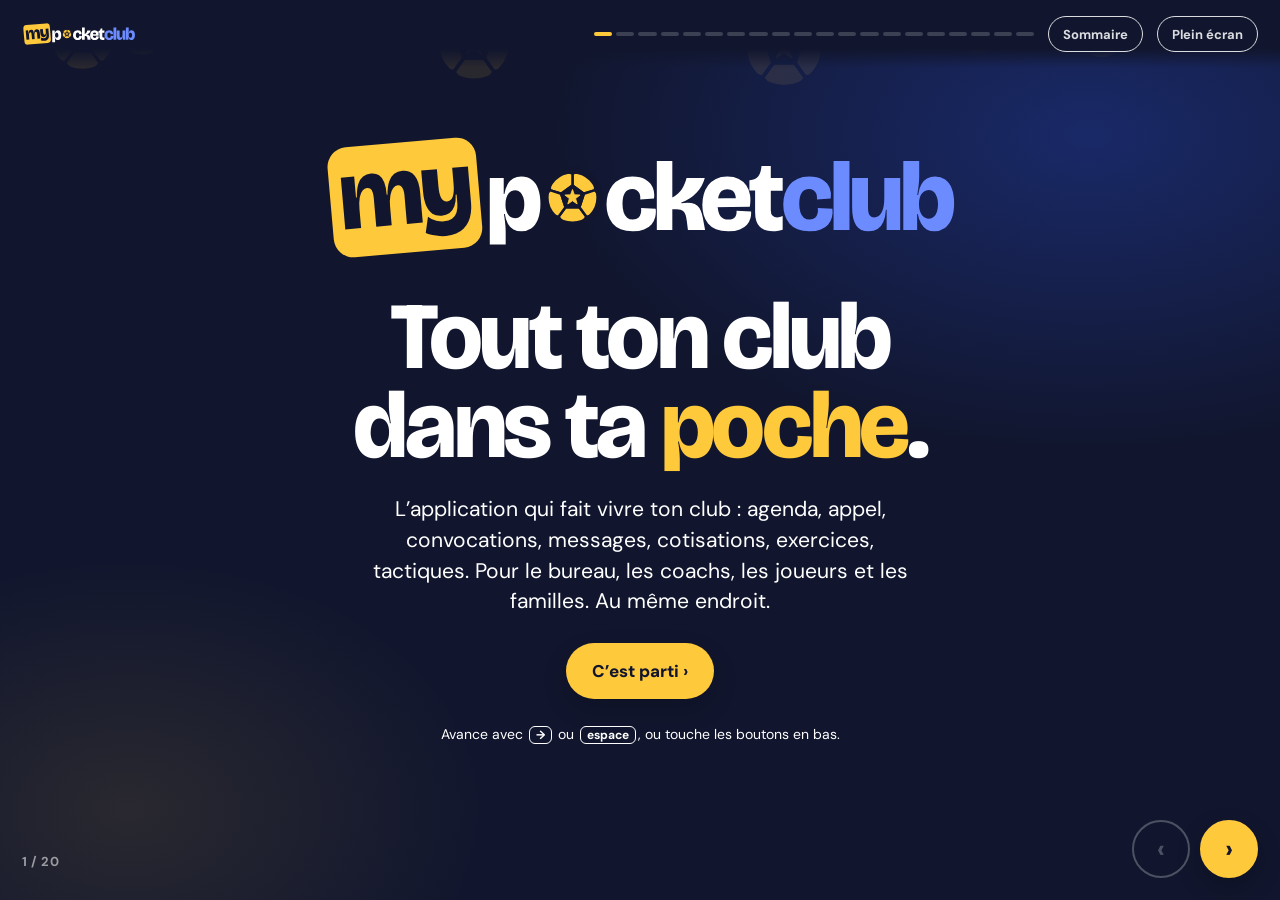
==== vrai-site/causerie.html @ ce84dbc8 "vrai-site : causerie.html (présentation commerciale, copiée à chaque publication) Co-Authored-By: Cl" ====
<!doctype html>
<html lang="fr">
<head>
<meta charset="utf-8">
<meta name="viewport" content="width=device-width,initial-scale=1,viewport-fit=cover">
<meta name="robots" content="noindex,nofollow">
<title>mypocketclub · Tout ton club dans ta poche</title>
<meta name="description" content="Présentation de mypocketclub, l’application qui fait vivre les clubs sportifs.">
<meta name="theme-color" content="#11162E">
<link rel="icon" href="[data-uri]">
<link rel="preconnect" href="https://fonts.googleapis.com"><link rel="preconnect" href="https://fonts.gstatic.com" crossorigin>
<link href="https://fonts.googleapis.com/css2?family=Bricolage+Grotesque:opsz,wght@12..96,800&family=DM+Sans:wght@400;500;700&display=swap" rel="stylesheet">
<style>
:root{--bleu:#2F5BFF;--bleu2:#6B8BFF;--jaune:#FFC93C;--encre:#11162E;--doux:#4A5068;--fond:#F7F8FC;--trait:#D8DCEA;--pale:#F4F6FF;
--oui:#C9F5E4;--ouiT:#0B5C43;--non:#FFE1DA;--nonT:#A52A12;--att:#FFF1D1;--attT:#8A5A00;
--T:"Bricolage Grotesque",system-ui,sans-serif;--X:"DM Sans",system-ui,sans-serif;--ease:cubic-bezier(.2,.8,.2,1)}
*{box-sizing:border-box}
html,body{margin:0;height:100%;background:var(--encre);font-family:var(--X);-webkit-font-smoothing:antialiased;overflow:hidden}
button{font:inherit;cursor:pointer;color:inherit}
a{color:inherit}
[hidden]{display:none!important}
#deck{position:fixed;inset:0}
.slide{position:absolute;inset:0;display:flex;align-items:center;justify-content:center;padding:84px 6vw 96px;opacity:0;visibility:hidden;transform:translateX(48px);transition:opacity .45s,transform .6s var(--ease),visibility 0s .6s;overflow-y:auto;overflow-x:hidden}
.slide.prev{transform:translateX(-48px)}
.slide.on{opacity:1;visibility:visible;transform:none;transition:opacity .45s,transform .6s var(--ease)}
.dark{background:var(--encre);color:#fff}
.light{background:var(--fond);color:var(--encre)}
.blue{background:var(--bleu);color:#fff}
.dark:after,.blue:after{content:"";position:absolute;inset:0;pointer-events:none;background:radial-gradient(60% 50% at 85% 15%,rgba(47,91,255,.28),transparent 70%),radial-gradient(40% 40% at 10% 90%,rgba(255,201,60,.10),transparent 70%)}
.blue:after{background:radial-gradient(50% 50% at 90% 10%,rgba(255,255,255,.18),transparent 70%),radial-gradient(40% 40% at 0% 100%,rgba(17,22,46,.35),transparent 70%)}
.slide>*{position:relative;z-index:1}

/* barre du haut */
.top{position:fixed;top:0;left:0;right:0;height:68px;display:flex;align-items:center;gap:14px;padding:0 22px;z-index:20;transition:color .3s}
body[data-t=light] .top,body[data-t=light] .nav,body[data-t=light] .count{color:var(--encre)}
body[data-t=dark] .top,body[data-t=blue] .top,body[data-t=dark] .nav,body[data-t=blue] .nav,body[data-t=dark] .count,body[data-t=blue] .count{color:#fff}
.top .lg{height:24px;display:block}.top .lg img{height:100%;display:none}
body[data-t=light] .lg .l1,body[data-t=dark] .lg .l2,body[data-t=blue] .lg .l3{display:block}
.prog{flex:1;display:flex;gap:4px;max-width:440px;margin-left:auto}
.prog i{flex:1;height:4px;border-radius:2px;background:currentColor;opacity:.18;transition:.35s;cursor:pointer}
.prog i.done{opacity:.5}.prog i.cur{opacity:1;background:var(--jaune)}
.tb{border:1.5px solid currentColor;background:transparent;border-radius:20px;height:36px;padding:0 14px;font-weight:700;font-size:13px;opacity:.85;white-space:nowrap}
.tb:hover{opacity:1}
.nav{position:fixed;right:22px;bottom:22px;display:flex;gap:10px;z-index:20}
.nav button{width:58px;height:58px;border-radius:50%;border:2px solid currentColor;background:transparent;font-size:26px;font-weight:800;line-height:1;display:grid;place-items:center;transition:transform .2s}
.nav button#nx{background:var(--jaune);border-color:var(--jaune);color:var(--encre);box-shadow:0 10px 24px rgba(0,0,0,.22)}
.nav button:hover{transform:scale(1.06)}.nav button:disabled{opacity:.25;transform:none}
.count{position:fixed;left:22px;bottom:30px;font-weight:700;font-size:13px;opacity:.55;z-index:20;letter-spacing:.04em}
@media (max-width:600px){.top{padding:0 14px;gap:8px}.tb.hm{display:none}.prog{max-width:none}.nav{right:14px;bottom:14px}.nav button{width:50px;height:50px}.count{left:14px;bottom:24px}}

/* textes */
.kick{display:inline-block;background:var(--jaune);color:var(--encre);font-weight:700;font-size:13px;letter-spacing:.08em;text-transform:uppercase;border-radius:20px;padding:6px 14px;transform:rotate(-2deg);margin-bottom:18px}
h1,h2,h3{font-family:var(--T);font-weight:800;letter-spacing:-.035em;margin:0}
h1{font-size:clamp(46px,7.4vw,112px);line-height:.95;margin-bottom:22px}
h2{font-size:clamp(34px,4.6vw,70px);line-height:.98;margin-bottom:20px}
.lead{font-size:clamp(18px,1.65vw,24px);line-height:1.45;margin:0 0 14px;max-width:36ch;opacity:.86}
.hl{color:var(--jaune)}.light .hl{color:var(--bleu)}
.u{background:linear-gradient(transparent 62%,var(--jaune) 62%);padding:0 .08em}.dark .u,.blue .u{background:linear-gradient(transparent 62%,rgba(255,201,60,.45) 62%)}
.pts{list-style:none;padding:0;margin:20px 0 0;display:grid;gap:10px}
.pts li{display:flex;gap:12px;align-items:flex-start;font-size:clamp(16px,1.3vw,19px);line-height:1.4}
.pts li:before{content:"";flex:none;width:24px;height:24px;border-radius:50%;margin-top:1px;background:var(--jaune) url("data:image/svg+xml,%3Csvg xmlns='http://www.w3.org/2000/svg' viewBox='0 0 24 24'%3E%3Cpath d='M6 12.5l4 4 8-9' fill='none' stroke='%2311162E' stroke-width='3' stroke-linecap='round' stroke-linejoin='round'/%3E%3C/svg%3E") center/16px no-repeat}
.small{font-size:13px;opacity:.6;margin-top:14px}
.rise{opacity:0}
.slide.on .rise{animation:rise .75s var(--ease) both;animation-delay:var(--d,0s)}
@keyframes rise{from{opacity:0;transform:translateY(26px)}to{opacity:1;transform:none}}
.cta{border:0;border-radius:30px;height:56px;padding:0 26px;font-weight:800;font-size:17px;background:var(--jaune);color:var(--encre);box-shadow:0 10px 24px rgba(0,0,0,.18);transition:transform .2s;display:inline-flex;align-items:center;gap:8px;text-decoration:none;font-family:var(--X)}
.cta:hover{transform:translateY(-2px) scale(1.02)}
.cta.b{background:var(--bleu);color:#fff}.cta.o{background:transparent;border:2px solid currentColor;box-shadow:none}
.dark .cta.o,.blue .cta.o{color:#fff}
.replay{margin-top:18px;border:1.5px solid currentColor;background:transparent;border-radius:20px;height:38px;padding:0 16px;font-weight:700;font-size:14px;opacity:.75}
.replay:hover{opacity:1}

/* mise en page */
.split{display:grid;grid-template-columns:minmax(0,1fr) auto;gap:clamp(28px,5vw,90px);align-items:center;width:100%;max-width:1240px}
.split.rev{grid-template-columns:auto minmax(0,1fr)}.split.rev .txt{order:2}
.center{text-align:center;max-width:1000px;width:100%}
.center .lead{margin-left:auto;margin-right:auto}
@media (max-width:860px),(max-aspect-ratio:1/1){
 .slide{align-items:flex-start;padding:80px 20px 104px}
 .split,.split.rev{grid-template-columns:1fr;justify-items:center}.split.rev .txt{order:0}
 .split .txt{width:100%}
}

.ghost{position:absolute;inset:40px;border:3px dashed var(--trait);border-radius:30px;display:grid;place-items:center;text-align:center;color:var(--doux);font-weight:700;padding:30px;transition:.4s}
.ghost.off{opacity:0;transform:scale(.95)}
/* téléphone */
.phone{width:320px;height:650px;border-radius:50px;background:#05070f;padding:11px;position:relative;box-shadow:0 50px 90px -30px rgba(0,0,0,.55),inset 0 0 0 2px rgba(255,255,255,.1)}
.phone:before{content:"";position:absolute;top:21px;left:50%;width:92px;height:26px;margin-left:-46px;background:#05070f;border-radius:14px;z-index:6}
.scr{position:relative;height:100%;border-radius:40px;overflow:hidden;background:var(--fond);color:var(--encre);font-size:14px}
.view{position:absolute;inset:0;transition:opacity .45s,transform .5s var(--ease);display:flex;flex-direction:column}
.view.off{opacity:0;transform:scale(.96);pointer-events:none}
.sb{height:48px;flex:none;display:flex;justify-content:space-between;align-items:flex-end;padding:0 28px 6px;font-weight:700;font-size:13px}
.sb i{display:inline-block;width:22px;height:11px;border:1.5px solid currentColor;border-radius:3px;position:relative;opacity:.8}.sb i:after{content:"";position:absolute;inset:1.5px 4px 1.5px 1.5px;background:currentColor;border-radius:1px}
.ah{background:var(--bleu);color:#fff;padding:8px 16px 14px;display:flex;align-items:center;gap:10px;flex:none}
.ah.e{background:var(--encre)}
.ah img{width:28px;height:28px}.ah b{font-family:var(--T);font-size:17px;letter-spacing:-.02em}
.pill{margin-left:auto;background:var(--jaune);color:var(--encre);border-radius:12px;padding:3px 10px;font-size:11px;font-weight:700}
.body{padding:14px;display:flex;flex-direction:column;gap:10px;flex:1;overflow:hidden}
.card{background:#fff;border-radius:20px;padding:14px;box-shadow:0 6px 16px rgba(17,22,46,.07)}
.card.y{background:var(--att)}
.card small{color:var(--doux)}
.ttl{font-family:var(--T);font-weight:800;font-size:22px;letter-spacing:-.03em}
.btn{border:0;border-radius:24px;height:42px;padding:0 16px;font-weight:700;background:var(--bleu);color:#fff;transition:.25s}
.btn.sec{background:#fff;border:2px solid var(--trait);color:var(--encre)}
.btn.ok{background:var(--oui);color:var(--ouiT)}
.row{display:flex;gap:8px;align-items:center}
.finger{position:absolute;left:50%;top:70%;width:46px;height:46px;border-radius:50%;background:rgba(255,201,60,.6);border:3px solid #fff;box-shadow:0 6px 16px rgba(0,0,0,.35);pointer-events:none;opacity:0;transform:translate(-50%,-50%);transition:left .7s var(--ease),top .7s var(--ease),opacity .3s;z-index:9}
.finger.tap{animation:tap .45s}
@keyframes tap{40%{transform:translate(-50%,-50%) scale(.68);background:rgba(255,201,60,.95)}}
.toast{position:absolute;left:14px;right:14px;bottom:18px;background:var(--encre);color:#fff;border-radius:18px;padding:12px 14px;font-weight:700;display:flex;gap:10px;align-items:center;transform:translateY(120%);opacity:0;transition:.5s var(--ease);z-index:8}
.toast.in{transform:none;opacity:1}
.toast:before{content:"✓";width:24px;height:24px;border-radius:50%;background:var(--jaune);color:var(--encre);display:grid;place-items:center;flex:none}

/* couverture */
.cover h1{margin-top:28px}
.cover .logo{width:min(640px,86vw);margin:0 auto;display:block;animation:logoIn 1.1s var(--ease) both}
@keyframes logoIn{from{opacity:0;transform:scale(.85) rotate(-3deg)}}
.balls{position:absolute;inset:0;overflow:hidden;pointer-events:none;z-index:0}
.balls img{position:absolute;opacity:.10;animation:drift linear infinite}
@keyframes drift{from{transform:translateY(110vh) rotate(0)}to{transform:translateY(-20vh) rotate(360deg)}}
.hint{margin-top:26px;font-size:14px;opacity:.55}
.kbd{display:inline-block;border:1.5px solid currentColor;border-radius:6px;padding:0 6px;font-size:12px;font-weight:700;margin:0 2px}


/* lundi */
.lic{width:440px;padding:20px;border-radius:26px;color:var(--encre);position:relative}
.lrows{margin-top:10px;min-height:215px}
.lrows .cot{opacity:0;transform:translateY(8px);transition:.4s}.lrows .cot.in{opacity:1;transform:none}
.lfile{position:absolute;left:20px;right:20px;bottom:70px;font-size:12px;background:var(--pale);border-radius:12px;padding:6px 10px;opacity:0;transition:.3s;text-align:center}.lfile.in{opacity:1}
.hl2{background:linear-gradient(transparent 62%,var(--jaune) 62%)}
/* écrans */
.dev{width:640px;height:440px;position:relative}
.lap{position:absolute;left:0;top:0;width:520px;height:340px;background:#fff;border-radius:14px;overflow:hidden;box-shadow:0 40px 70px -25px rgba(0,0,0,.5);border:6px solid #05070f;color:var(--encre);display:flex;flex-direction:column}
.lap .bar{height:26px;background:#E9ECF7;display:flex;align-items:center;gap:5px;padding:0 10px;flex:none}
.lap .bar i{width:8px;height:8px;border-radius:50%;background:#C3C9DE}.lap .bar span{margin-left:10px;font-size:10px;color:var(--doux);background:#fff;border-radius:8px;padding:2px 12px}
.lbody{display:flex;flex:1;min-height:0}
.side{width:130px;background:var(--bleu);color:#fff;padding:12px 10px;display:flex;flex-direction:column;gap:4px;font-size:11px;font-weight:700;flex:none}
.side .lg{font-family:var(--T);font-size:12px;margin-bottom:8px}
.side span{padding:6px 8px;border-radius:8px;opacity:.85}.side span.sel{background:rgba(255,255,255,.2);opacity:1}
.side .rl{margin-top:auto;background:rgba(255,255,255,.15);border-radius:10px;padding:7px 8px}.side .rl small{display:block;opacity:.75;font-size:9px}
.lap .main{flex:1;padding:14px 16px;background:var(--fond);min-width:0}
.bigc2{font-family:var(--T);font-size:24px;color:var(--bleu)}
.bar2{height:8px;border-radius:4px;background:var(--trait);overflow:hidden}.bar2 i{display:block;height:100%;background:var(--bleu);transition:width 1s var(--ease)}
.dl{margin-top:10px;font-size:12px}
.dl>div{display:flex;align-items:center;justify-content:space-between;padding:6px 0;border-top:1.5px solid var(--pale);transition:.5s}
.dl>div.nw{opacity:0;transform:translateX(14px);max-height:0;padding:0;overflow:hidden}.dl>div.nw.in{opacity:1;transform:none;max-height:40px;padding:6px 0}
.mp{position:absolute;right:0;bottom:0;width:150px;height:300px;border-radius:28px;background:var(--fond);border:7px solid #05070f;box-shadow:0 30px 50px -20px rgba(0,0,0,.55);overflow:hidden;color:var(--encre)}
.mph{background:var(--bleu);color:#fff;padding:22px 12px 10px;font-size:12px}
.mpb{padding:12px;display:flex;flex-direction:column;gap:6px}.mpb small{color:var(--doux);font-size:10.5px}.mpb .btn{height:34px;font-size:12px;margin-top:6px;padding:0 8px}
@media (max-width:860px){.dev{width:400px;height:440px}.lap{width:400px;height:290px}.side{width:100px}.mp{width:140px;height:250px}}
/* couleurs du club */
#tScr{--th:#2F5BFF;--tx:#fff;--pl:#FFC93C;--plx:#11162E;--tb:#2F5BFF;--tbx:#fff}
#tScr .ah{background:var(--th);color:var(--tx);transition:background .6s,color .6s}
#tScr .pill{background:var(--pl);color:var(--plx);transition:.6s}
#tScr .btn:not(.sec){background:var(--tb);color:var(--tbx);transition:.6s}
#tScr .tabs span.sel{color:var(--tb)}#tScr .tabs span.sel i{background:var(--tb)}
.crest{width:30px;height:34px;flex:none;display:grid;place-items:center}
.crest svg{width:30px;height:34px;display:block}
.crest path{transition:fill .6s}.crest text{transition:fill .6s}
.tgl{width:40px;height:24px;border-radius:12px;background:var(--trait);position:relative;transition:.4s;flex:none}
.tgl i{position:absolute;left:3px;top:3px;width:18px;height:18px;border-radius:50%;background:#fff;transition:.4s}
.tgl.on{background:var(--tb,#2F5BFF)}.tgl.on i{left:19px}
#tScr .tgl.on{background:var(--tb)}
.chip .dot{width:14px;height:14px;border-radius:50%;border:2px solid rgba(17,22,46,.25);flex:none}
.chip.on .dot{border-color:#fff}
/* outils */
.chips{display:flex;flex-wrap:wrap;gap:8px;max-width:600px}
.chip{border:2px solid var(--trait);background:#fff;border-radius:22px;height:40px;padding:0 13px;font-weight:700;font-size:14px;display:inline-flex;align-items:center;gap:8px;transition:.2s}
.chip svg{width:18px;height:18px}
.chip.on{background:var(--encre);border-color:var(--encre);color:#fff;transform:scale(1.03)}
.bigc{display:flex;align-items:baseline;gap:10px}
.bigc b{font-family:var(--T);font-size:72px;letter-spacing:-.05em;line-height:1;color:var(--bleu);min-width:1ch;display:inline-block}
.bigc b.bump{animation:bump .35s}
@keyframes bump{50%{transform:scale(1.25)}}
.bigc span{font-weight:700;max-width:12ch;line-height:1.2}
.mess{width:460px;height:470px;position:relative}
.mc{position:absolute;width:196px;background:#fff;border-radius:18px;padding:12px 14px;box-shadow:0 14px 30px -8px rgba(17,22,46,.25);font-size:13px;transform:rotate(var(--r)) scale(.4);opacity:0;transition:transform .55s cubic-bezier(.3,1.5,.5,1),opacity .3s,left .8s var(--ease),top .8s var(--ease)}
.mc.show{opacity:1;transform:rotate(var(--r)) scale(1)}
.mc.suck{left:132px!important;top:150px!important;transform:rotate(0) scale(.15)!important;opacity:0!important;transition:left .7s var(--ease),top .7s var(--ease),transform .7s var(--ease),opacity .7s}
.mc .h{display:flex;gap:8px;align-items:center;font-weight:700;margin-bottom:6px}
.mc .h span{width:30px;height:30px;border-radius:9px;display:grid;place-items:center;color:#fff;flex:none}
.mc .h svg{width:17px;height:17px}
.mc p{margin:0;color:var(--doux);font-size:12.5px;line-height:1.35}
.mc .bad{color:var(--nonT);font-weight:700}
.pocket{position:absolute;left:50%;top:50%;width:260px;margin:-150px 0 0 -130px;text-align:center;opacity:0;transform:scale(.6);transition:.7s cubic-bezier(.3,1.4,.5,1);pointer-events:none}
.pocket.in{opacity:1;transform:none}
.pocket .pk{position:relative;width:220px;margin:0 auto}
.pocket .pk img{position:absolute;width:86px;left:67px;top:52px;animation:bob 2.4s ease-in-out infinite}
@keyframes bob{50%{transform:translateY(-8px) rotate(8deg)}}
.pocket b{display:block;font-family:var(--T);font-size:30px;letter-spacing:-.03em;margin-top:6px}

/* semaine */
.days{display:flex;gap:10px;justify-content:center;flex-wrap:wrap;margin-top:34px}
.dy{width:128px;min-height:150px;border:0;border-radius:22px;background:rgba(255,255,255,.14);color:#fff;display:flex;flex-direction:column;align-items:center;justify-content:center;gap:4px;padding:12px 8px;font-family:inherit;transition:transform .2s}
.dy:hover{transform:translateY(-4px)}
.dy small{font-weight:700;font-size:13px;opacity:.85}
.dy b{font-family:var(--T);font-size:30px;line-height:1}
.dy em{font-style:normal;font-weight:800;font-size:15px;margin-top:6px}
.dy span{font-size:12.5px;opacity:.85}
.dy.y{background:var(--jaune);color:var(--encre)}
.slide.on .dy{animation:rise .6s var(--ease) both}

/* écran verrouillé */
.lock{background:radial-gradient(120% 80% at 30% 0%,#4a6dff,#1b2556 55%,#11162E);color:#fff;text-align:center;align-items:center}
.lock .t{font-family:var(--T);font-size:80px;letter-spacing:-.04em;margin-top:44px;line-height:1}
.lock .d{font-size:15px;opacity:.8;margin-top:6px}
.notif{position:absolute;left:12px;right:12px;top:214px;background:rgba(255,255,255,.94);color:var(--encre);border-radius:22px;padding:12px 14px;display:flex;gap:11px;text-align:left;transform:translateY(-30px) scale(.94);opacity:0;transition:.6s cubic-bezier(.2,1.2,.3,1);cursor:pointer}
.notif.in{transform:none;opacity:1}
.notif .ic{width:40px;height:40px;border-radius:11px;background:var(--bleu);display:grid;place-items:center;flex:none}.notif .ic img{width:30px}
.notif .m{font-size:12px;color:var(--doux);display:flex;justify-content:space-between}
.notif b{display:block;margin:2px 0;font-size:14.5px}
.notif p{margin:0;font-size:13.5px}
.lock .sw{position:absolute;bottom:14px;left:50%;width:120px;height:5px;margin-left:-60px;border-radius:3px;background:rgba(255,255,255,.7)}
.tday{display:flex;align-items:center;gap:5px;background:#FFC93C;color:#11162E;border-radius:12px;padding:6px 8px;font-size:9.5px;font-weight:800;margin-bottom:6px}.tday b{flex:1;font-size:10px}.tday span{background:#11162E;color:#FFC93C;border-radius:8px;padding:3px 6px}
.seg{display:flex;gap:4px;background:#E8ECFA;border-radius:12px;padding:3px;margin-bottom:8px}.seg span{flex:1;text-align:center;font-weight:800;font-size:12px;padding:6px 0;border-radius:9px;color:#5B6285;transition:.25s}.seg span.on{background:#fff;color:#11162E;box-shadow:0 1px 4px rgba(17,22,46,.15)}
.launch{position:absolute;left:50%;top:50%;transform:translate(-50%,-50%);z-index:40;display:none;background:#FFC93C;color:#11162E;border:0;border-radius:999px;padding:14px 24px;font-weight:800;font-size:17px;box-shadow:0 14px 34px rgba(0,0,0,.35);cursor:pointer;white-space:nowrap;animation:pulseL 1.8s ease-in-out infinite}.armed .launch{display:block}@keyframes pulseL{50%{transform:translate(-50%,-50%) scale(1.06)}}
.replay.go1{opacity:1;background:#FFC93C;border-color:#FFC93C;color:#11162E}
.coach{background:rgba(255,255,255,.08);border:1.5px solid rgba(255,255,255,.18);border-radius:22px;padding:16px 18px;max-width:380px;margin-top:22px}
.coach .r{display:flex;justify-content:space-between;font-weight:700;margin-bottom:10px}
.coach .r b{font-family:var(--T);font-size:26px;letter-spacing:-.03em}
.bar{height:10px;border-radius:5px;background:rgba(255,255,255,.15);overflow:hidden}
.bar i{display:block;height:100%;background:var(--jaune);border-radius:5px;transition:width .8s var(--ease)}
.light .bar{background:var(--pale)}.light .bar i{background:var(--bleu)}
.ans{display:flex;gap:8px;margin-top:12px}
.ans .btn{flex:1;font-size:12.5px;padding:0 8px}

/* appel */
.tiles{display:grid;grid-template-columns:repeat(3,1fr);gap:8px}
.tile{background:#fff;border:2px solid var(--trait);border-radius:16px;height:84px;display:flex;flex-direction:column;align-items:center;justify-content:center;gap:5px;font-weight:700;font-size:12.5px;transition:background .25s,border-color .25s,color .25s;user-select:none;cursor:pointer}
.tile .av{width:32px;height:32px;border-radius:50%;background:var(--pale);display:grid;place-items:center;font-size:12px;color:var(--bleu);transition:.25s}
.tile.p{background:var(--oui);border-color:#86dcb9;color:var(--ouiT)}.tile.p .av{background:#fff;color:var(--ouiT)}
.tile.a{background:var(--non);border-color:#f2ab9c;color:var(--nonT)}.tile.a .av{background:#fff;color:var(--nonT)}
.tile.pop{animation:bump .3s}
.stat{display:flex;gap:8px}
.stat span{flex:1;border-radius:14px;padding:8px 10px;font-weight:700;font-size:12px;display:flex;justify-content:space-between;align-items:center}
.stat b{font-family:var(--T);font-size:20px}
.stat .s1{background:var(--oui);color:var(--ouiT)}.stat .s2{background:var(--non);color:var(--nonT)}.stat .s3{background:#fff;color:var(--doux)}

/* exercice */
.fld{background:#fff;border:2px solid var(--trait);border-radius:14px;padding:8px 12px;font-size:13px;min-height:40px}
.fld label{display:block;font-size:11px;font-weight:700;color:var(--doux);margin-bottom:2px}
.fld.fbig{min-height:96px}
.caret:after{content:"";display:inline-block;width:2px;height:1em;background:var(--bleu);vertical-align:-2px;margin-left:1px;animation:blink .8s steps(1) infinite}
@keyframes blink{50%{opacity:0}}
.ai{background:linear-gradient(90deg,var(--bleu),#6B4BFF);color:#fff;border:0;border-radius:24px;height:46px;font-weight:700;display:flex;align-items:center;justify-content:center;gap:8px}
.ai svg{width:18px;height:18px}
.wait{position:absolute;inset:0;background:rgba(247,248,252,.94);display:flex;flex-direction:column;align-items:center;justify-content:center;gap:14px;font-weight:700;opacity:0;pointer-events:none;transition:.3s;z-index:4}
.wait.in{opacity:1}
.spin{width:54px;height:54px;border-radius:50%;border:5px solid var(--pale);border-top-color:var(--bleu);animation:sp 1s linear infinite}
@keyframes sp{to{transform:rotate(360deg)}}
.court{background:#fff;border-radius:20px;padding:8px;box-shadow:0 6px 16px rgba(17,22,46,.07)}
.court svg{display:block;width:100%;height:auto}
.steps{display:flex;gap:6px;justify-content:center}
.steps i{width:28px;height:6px;border-radius:3px;background:var(--trait);transition:.3s}.steps i.on{background:var(--bleu)}
.stxt{font-weight:700;text-align:center;min-height:2.6em;font-size:13.5px;line-height:1.3}

/* convocation */
.conv{width:560px;height:430px;position:relative}
.mcard{position:absolute;left:0;top:40px;width:300px;background:#fff;color:var(--encre);border-radius:24px;padding:20px;box-shadow:0 30px 60px -20px rgba(17,22,46,.35)}
.mcard .k{font-size:12px;font-weight:700;color:var(--bleu);text-transform:uppercase;letter-spacing:.06em}
.vs{display:flex;align-items:center;gap:10px;margin:12px 0}
.vs .t{flex:1;text-align:center;font-weight:700;font-size:13px}
.vs .t span{display:grid;place-items:center;width:52px;height:52px;margin:0 auto 6px;border-radius:50%;background:var(--pale)}
.vs .t span img{width:40px}
.vs .t span.o{background:var(--encre);color:#fff;font-family:var(--T);font-size:20px}
.vs em{font-style:normal;font-family:var(--T);font-size:18px;color:var(--doux)}
.mcard .info{font-size:13px;color:var(--doux);line-height:1.6;margin-bottom:14px}
.mcard .btn{width:100%}
.pdf{position:absolute;left:70px;top:120px;width:150px;height:200px;background:#fff;border-radius:10px;box-shadow:0 20px 40px -10px rgba(17,22,46,.4);padding:12px;opacity:0;transform:scale(.4);transition:left .9s var(--ease),top .9s var(--ease),transform .9s var(--ease),opacity .4s;z-index:3;color:var(--encre)}
.pdf.out{opacity:1;transform:rotate(-6deg) scale(1);left:340px;top:30px}
.pdf.gone{left:420px;top:230px;transform:rotate(10deg) scale(.25);opacity:0}
.pdf .hd{display:flex;align-items:center;gap:6px;font-family:var(--T);font-size:12px;border-bottom:2px solid var(--bleu);padding-bottom:6px;margin-bottom:8px}
.pdf .hd img{width:20px}
.pdf i{display:block;height:6px;border-radius:3px;background:var(--trait);margin:6px 0}
.pdf .tag{position:absolute;right:-10px;top:-10px;background:#E5484D;color:#fff;font-weight:800;font-size:11px;border-radius:8px;padding:3px 7px}
.env{position:absolute;left:380px;top:230px;width:150px;height:104px;border-radius:14px;background:var(--jaune);display:grid;place-items:center;box-shadow:0 20px 40px -10px rgba(0,0,0,.35);transition:.4s}
.env svg{width:70px;height:70px}
.env.ok{background:var(--oui);transform:scale(1.06)}
.sent{position:absolute;left:330px;top:350px;display:flex;flex-direction:column;gap:8px}
.sent span{background:#fff;color:var(--encre);border-radius:16px;padding:8px 12px;font-weight:700;font-size:13px;display:flex;gap:8px;align-items:center;opacity:0;transform:translateY(10px);transition:.45s var(--ease);box-shadow:0 10px 20px -8px rgba(0,0,0,.25);white-space:nowrap}
.sent span.in{opacity:1;transform:none}
.sent span:before{content:"✓";width:20px;height:20px;border-radius:50%;background:var(--oui);color:var(--ouiT);display:grid;place-items:center;font-size:12px}

/* messages */
.chat{display:flex;flex-direction:column;gap:7px}
.bub{max-width:82%;padding:9px 12px;border-radius:18px;font-size:13px;line-height:1.35;opacity:0;transform:translateY(8px);transition:.35s var(--ease)}
.bub.in{opacity:1;transform:none}
.bub small{display:block;font-weight:700;font-size:11px;margin-bottom:2px;color:var(--bleu)}
.bub.l{background:#fff;align-self:flex-start;border-bottom-left-radius:6px;box-shadow:0 3px 8px rgba(17,22,46,.06)}
.bub.r{background:var(--bleu);color:#fff;align-self:flex-end;border-bottom-right-radius:6px}
.bub.r small{color:var(--jaune)}
.typing{align-self:flex-start;background:#fff;border-radius:18px;padding:10px 14px;display:none;gap:4px}
.typing.in{display:flex}
.typing i{width:6px;height:6px;border-radius:50%;background:var(--doux);animation:ty 1s infinite}
.typing i:nth-child(2){animation-delay:.15s}.typing i:nth-child(3){animation-delay:.3s}
@keyframes ty{50%{transform:translateY(-4px);opacity:.4}}
.poll{opacity:0;transform:translateY(10px);transition:.4s var(--ease)}
.poll.in{opacity:1;transform:none}
.opt{position:relative;border:2px solid var(--trait);border-radius:14px;padding:8px 12px;margin-top:7px;font-weight:700;font-size:13px;display:flex;justify-content:space-between;overflow:hidden;cursor:pointer}
.opt i{position:absolute;left:0;top:0;bottom:0;background:var(--pale);transition:width .7s var(--ease);z-index:0}
.opt span,.opt b{position:relative;z-index:1}
.opt.me{border-color:var(--bleu)}.opt.me i{background:#dfe6ff}

/* président */
.tab{width:580px;height:470px;background:var(--fond);color:var(--encre);border-radius:30px;padding:0;overflow:hidden;box-shadow:0 50px 90px -30px rgba(17,22,46,.45);border:10px solid #05070f;display:flex;flex-direction:column}
.tab .ah{padding:12px 18px}
.dash{display:grid;grid-template-columns:1.1fr 1fr;gap:12px;padding:14px;flex:1}
.big{font-family:var(--T);font-size:64px;letter-spacing:-.05em;line-height:1;color:var(--bleu);display:inline-block}
.big.bump{animation:bump .4s}
.cats{display:flex;align-items:flex-end;gap:7px;height:112px;margin-top:10px}
.cats div{flex:1;display:flex;flex-direction:column;align-items:center;gap:4px;font-size:10px;font-weight:700;color:var(--doux);height:100%;justify-content:flex-end}
.cats div i{display:block;width:100%;border-radius:6px 6px 3px 3px;background:var(--bleu);height:0;transition:height 1s var(--ease)}
.cats div:nth-child(even) i{background:var(--bleu2)}
.ring{width:96px;height:96px;border-radius:50%;display:grid;place-items:center;background:conic-gradient(var(--bleu) calc(var(--p)*1%),var(--pale) 0);transition:--p 1s}
.ring span{width:72px;height:72px;border-radius:50%;background:#fff;display:grid;place-items:center;font-family:var(--T);font-size:22px}
.dem{display:flex;align-items:center;gap:8px;padding:8px 0;border-top:1.5px solid var(--pale);font-size:12.5px;transition:.4s var(--ease);max-height:60px;overflow:hidden}
.dem.done{opacity:0;max-height:0;padding:0;transform:translateX(30px)}
.dem div{flex:1;line-height:1.25}.dem small{color:var(--doux)}
.dem .btn{height:32px;padding:0 12px;font-size:12px}
.badge{display:inline-grid;place-items:center;min-width:22px;height:22px;border-radius:11px;background:#E5484D;color:#fff;font-size:12px;font-weight:800;padding:0 6px;margin-left:6px}
.badge.pulse{animation:pulse 1.6s infinite}
@keyframes pulse{50%{box-shadow:0 0 0 7px rgba(229,72,77,.18)}}
@property --p{syntax:'<number>';inherits:false;initial-value:0}

/* bureau */
.duo{display:grid;grid-template-columns:1fr 1fr;gap:16px;width:600px}
.duo .card{color:var(--encre);padding:18px;border-radius:24px}
.duo h3{font-size:20px;margin-bottom:10px}
.cot{display:flex;align-items:center;gap:8px;padding:8px 0;border-top:1.5px solid var(--pale);font-size:13px}
.cot b{flex:1}
.st{border-radius:12px;padding:3px 9px;font-size:11px;font-weight:700;white-space:nowrap;transition:.3s}
.st.ok{background:var(--oui);color:var(--ouiT)}.st.pa{background:var(--att);color:var(--attT)}.st.no{background:var(--non);color:var(--nonT)}
.att{margin-top:12px;border:2px dashed var(--trait);border-radius:16px;padding:12px;font-size:12px;opacity:0;transform:scale(.9);transition:.45s cubic-bezier(.3,1.4,.5,1)}
.att.in{opacity:1;transform:none;border-color:var(--bleu)}
.att b{display:block;font-family:var(--T);font-size:14px;margin-bottom:4px}
.mis{padding:9px 0;border-top:1.5px solid var(--pale);font-size:13px}
.mis .row{justify-content:space-between}
.slots{display:flex;gap:5px;margin-top:6px}
.slots i{width:30px;height:30px;border-radius:50%;border:2px dashed var(--trait);display:grid;place-items:center;font-style:normal;font-size:11px;font-weight:700;transition:.35s}
.slots i.f{border:0;background:var(--bleu);color:#fff}


/* rôles */
.roles{display:flex;flex-wrap:wrap;gap:5px;justify-content:center;margin:6px auto 16px;max-width:1240px}
.roles button{border:2px solid var(--trait);background:#fff;border-radius:24px;height:40px;padding:0 11px;font-size:14px;font-weight:700;transition:.2s}
.roles button.on{background:var(--bleu);border-color:var(--bleu);color:#fff;transform:translateY(-2px)}
.rp{background:#fff;border-radius:30px;padding:clamp(20px,3vw,36px);display:grid;grid-template-columns:auto 1fr;gap:28px;align-items:center;text-align:left;box-shadow:0 30px 60px -30px rgba(17,22,46,.3);max-width:900px;margin:0 auto}
.rp .ico{width:120px;height:120px;border-radius:32px;background:var(--pale);display:grid;place-items:center;font-family:var(--T);font-size:54px;color:var(--bleu)}
.rp h3{font-size:clamp(26px,3vw,38px);margin-bottom:6px}
.rp .pts li{font-size:17px}
.rp.sw{animation:rise .45s var(--ease)}
@media (max-width:700px){.rp{grid-template-columns:1fr}.rp .ico{width:80px;height:80px;font-size:36px;border-radius:22px}}

/* quiz */
.quiz{background:#fff;color:var(--encre);border-radius:34px;padding:clamp(22px,4vw,46px);max-width:780px;width:100%;box-shadow:0 40px 80px -30px rgba(0,0,0,.45);text-align:left}
.qtop{display:flex;justify-content:space-between;font-weight:700;font-size:14px;color:var(--bleu)}
.qq{font-family:var(--T);font-size:clamp(26px,3.3vw,44px);letter-spacing:-.03em;line-height:1.06;margin:14px 0 26px;min-height:2.2em}
.qa{display:flex;gap:14px}
.qa button{flex:1;height:68px;border-radius:34px;border:2px solid var(--trait);background:#fff;font-weight:800;font-size:22px;font-family:var(--T);transition:.25s}
.qa button:hover:not(:disabled){border-color:var(--bleu);transform:translateY(-2px)}
.qa button.ok{background:var(--oui);border-color:#86dcb9;color:var(--ouiT)}
.qa button.ko{background:var(--non);border-color:#f2ab9c;color:var(--nonT)}
.qa button:disabled{cursor:default}
.qx{margin-top:20px;font-size:18px;line-height:1.45;min-height:3.2em;opacity:0;transition:.4s}
.qx.in{opacity:1}
.qx b{font-family:var(--T)}
.qnext{margin-top:16px}

/* calcul */
.calc{background:#fff;border-radius:32px;padding:clamp(20px,3vw,38px);width:min(560px,100%);box-shadow:0 40px 80px -40px rgba(17,22,46,.35);color:var(--encre)}
.rg{margin-bottom:20px}
.rg .row{justify-content:space-between;font-weight:700;margin-bottom:8px}
.rg .row b{font-family:var(--T);font-size:24px;color:var(--bleu)}
input[type=range]{width:100%;accent-color:var(--bleu);height:28px}
.res{background:var(--encre);color:#fff;border-radius:24px;padding:18px 20px;margin-top:6px}
.res .row{justify-content:space-between;align-items:baseline}
.res b{white-space:nowrap;font-family:var(--T);font-size:clamp(40px,5vw,58px);letter-spacing:-.04em;color:var(--jaune)}
.res small{opacity:.75;font-size:14px}
.gain{margin-top:14px;border-top:1.5px solid rgba(255,255,255,.15);padding-top:14px}

/* confiance */
.grid{display:grid;grid-template-columns:repeat(3,1fr);gap:16px;margin-top:30px;text-align:left}
.tc{background:rgba(255,255,255,.07);border:1.5px solid rgba(255,255,255,.14);border-radius:26px;padding:22px}
.tc .ic{width:50px;height:50px;border-radius:16px;background:var(--jaune);color:var(--encre);display:grid;place-items:center;margin-bottom:14px}
.tc .ic svg{width:26px;height:26px}
.tc h3{font-size:21px;margin-bottom:6px;letter-spacing:-.02em}
.tc p{margin:0;opacity:.8;line-height:1.45;font-size:15px}
.slide.on .tc{animation:rise .7s var(--ease) both}
@media (max-width:900px){.grid{grid-template-columns:1fr 1fr}}@media (max-width:560px){.grid{grid-template-columns:1fr}}

/* guide */
.fiche{display:flex;align-items:center;gap:8px;padding:9px 0;border-top:1.5px solid var(--pale);font-size:13px}
.fiche b{flex:1}
.fiche .mm{border:0;background:var(--pale);color:var(--bleu);border-radius:14px;height:30px;padding:0 10px;font-weight:700;font-size:12px}
.tabs{display:flex;justify-content:space-around;background:#fff;border-top:1.5px solid var(--trait);padding:8px 4px 20px;flex:none}
.tabs span{font-size:10px;font-weight:700;color:var(--doux);display:flex;flex-direction:column;align-items:center;gap:3px;padding:4px 6px;border-radius:12px}
.tabs span i{width:20px;height:20px;border-radius:6px;background:var(--trait);display:block}
.tabs span.sel{color:var(--bleu)}.tabs span.sel i{background:var(--bleu)}
.ringo{position:absolute;border:4px solid var(--jaune);border-radius:16px;box-shadow:0 0 0 2000px rgba(17,22,46,.38);transition:all .7s var(--ease);pointer-events:none;z-index:7;opacity:0}
.ringo.in{opacity:1}
.banner{position:absolute;left:10px;right:10px;bottom:84px;background:var(--jaune);color:var(--encre);border-radius:16px;padding:10px 12px;font-size:12.5px;font-weight:700;z-index:8;transform:translateY(20px);opacity:0;transition:.4s var(--ease)}
.banner.in{transform:none;opacity:1}
.banner small{display:block;font-weight:500;opacity:.8}
.sheet{position:absolute;left:0;right:0;bottom:0;background:#fff;border-radius:26px 26px 0 0;padding:16px 16px 90px;box-shadow:0 -10px 30px rgba(17,22,46,.15);transform:translateY(100%);transition:.5s var(--ease);z-index:5}
.sheet.in{transform:none}
.sheet div{padding:11px 12px;border-radius:14px;font-weight:700;margin-top:6px;background:var(--fond)}

/* offre */
.offer{display:grid;grid-template-columns:1fr auto 1fr;gap:18px;align-items:stretch;margin-top:32px;text-align:left}
.of{background:#fff;color:var(--encre);border-radius:30px;padding:28px;box-shadow:0 30px 60px -30px rgba(0,0,0,.4)}
.of .k{font-weight:700;font-size:13px;color:var(--bleu);text-transform:uppercase;letter-spacing:.06em}
.of h3{font-size:clamp(26px,2.8vw,38px);margin:10px 0 8px;line-height:1}
.of p{margin:0;color:var(--doux);line-height:1.45}
.or{display:grid;place-items:center;font-family:var(--T);font-size:22px}
.price{margin-top:22px;font-size:18px;opacity:.9}
.price b{font-family:var(--T);font-size:28px;color:var(--jaune)}
@media (max-width:760px){.offer{grid-template-columns:1fr}.or{padding:4px}}
.sports{display:flex;gap:10px;justify-content:center;margin-top:24px;flex-wrap:wrap}
.sports span{border:1.5px solid rgba(255,255,255,.5);border-radius:20px;padding:7px 14px;font-weight:700;font-size:14px;display:inline-flex;gap:8px;align-items:center}
.sports span img{width:20px}
.sports span.soon{opacity:.6;border-style:dashed}

/* fin */
.final .logo{width:min(560px,84vw);display:block;margin:0 auto 20px}
.ctas{display:flex;gap:12px;justify-content:center;flex-wrap:wrap;margin-top:28px}

/* sommaire, notes */
.ov{position:fixed;inset:0;background:rgba(17,22,46,.72);backdrop-filter:blur(6px);z-index:40;display:none;align-items:center;justify-content:center;padding:20px}
.ov.in{display:flex}
.ov .box{background:#fff;color:var(--encre);border-radius:28px;padding:26px;max-width:680px;width:100%;max-height:86vh;overflow:auto}
.ov h3{font-size:28px;margin-bottom:14px}
.ov ol{margin:0;padding:0;list-style:none;display:grid;grid-template-columns:1fr 1fr;gap:6px}
.ov li button{width:100%;text-align:left;border:0;background:var(--fond);border-radius:14px;padding:11px 14px;font-weight:700;font-size:14px;display:flex;gap:10px}
.ov li button span{color:var(--bleu);min-width:1.6em}
.ov li button.cur{background:var(--bleu);color:#fff}.ov li button.cur span{color:var(--jaune)}
@media (max-width:560px){.ov ol{grid-template-columns:1fr}}
.notes{position:fixed;left:50%;bottom:92px;transform:translateX(-50%);width:min(760px,92vw);background:#fff;color:var(--encre);border-radius:20px;padding:14px 18px;z-index:30;box-shadow:0 20px 40px rgba(0,0,0,.35);font-size:15px;line-height:1.45;display:none;border-left:8px solid var(--jaune)}
.notes.in{display:block}
.notes b{font-family:var(--T)}
aside.note{display:none}

/* confettis */
.conf{position:fixed;inset:0;pointer-events:none;z-index:50;overflow:hidden}
.conf i{position:absolute;top:-20px;width:10px;height:14px;border-radius:2px;animation:fall 2.8s cubic-bezier(.2,.6,.4,1) forwards}
@keyframes fall{to{transform:translate(var(--x),110vh) rotate(var(--r))}}

@media (max-width:860px),(max-aspect-ratio:1/1){.duo{grid-template-columns:1fr;width:360px}.tab{width:380px;height:auto}.dash{grid-template-columns:1fr}}
body[data-t=light] .top{background:linear-gradient(#F7F8FC 72%,rgba(247,248,252,0))}
body[data-t=dark] .top{background:linear-gradient(#11162E 72%,rgba(17,22,46,0))}
body[data-t=blue] .top{background:linear-gradient(#2F5BFF 72%,rgba(47,91,255,0))}
@media (prefers-reduced-motion:reduce){*,*:before,*:after{animation-duration:.01ms!important;animation-iteration-count:1!important;transition-duration:.01ms!important}}
</style>
</head>
<body data-t="dark">

<header class="top">
 <div class="lg" aria-label="my pocket club"><img class="l1" src="[data-uri]" alt=""><img class="l2" src="[data-uri]" alt=""><img class="l3" src="[data-uri]" alt=""></div>
 <div class="prog" id="prog" aria-hidden="true"></div>
 <button class="tb" id="bSom" title="Sommaire (touche M)">Sommaire</button>
 <button class="tb hm" id="bFull" title="Plein écran (touche F)">Plein écran</button>
 <button class="tb hm" id="bNotes" title="Notes (touche N)" hidden>Notes</button>
</header>

<main id="deck">

<!-- 1 · Couverture -->
<section class="slide dark cover" data-id="cover" data-title="Bienvenue">
 <div class="balls" id="balls"></div>
 <div class="center">
  <img class="logo" src="[data-uri]" alt="mypocketclub">
  <h1 class="rise" style="--d:.5s">Tout ton club<br>dans ta <span class="hl">poche</span>.</h1>
  <p class="lead rise" style="--d:.7s">L’application qui fait vivre ton club : agenda, appel, convocations, messages, cotisations, exercices, tactiques. Pour le bureau, les coachs, les joueurs et les familles. Au même endroit.</p>
  <div class="rise" style="--d:.9s;margin-top:26px"><button class="cta" data-go="next">C’est parti ›</button></div>
  <p class="hint rise" style="--d:1.1s">Avance avec <span class="kbd">→</span> ou <span class="kbd">espace</span>, ou touche les boutons en bas.</p>
 </div>
 <aside class="note"><b>Accroche.</b> Présente-toi en une phrase : coach, joueur, bénévole, tu as créé l’appli parce que tu vivais le problème. Pose la question : « Combien de temps vous passez à organiser plutôt qu’à entraîner ? »</aside>
</section>

<!-- 2 · Les outils -->
<section class="slide light" data-id="outils" data-title="Ton club aujourd’hui">
 <div class="split">
  <div class="txt">
   <span class="kick rise">À toi de jouer</span>
   <h2 class="rise" style="--d:.1s">Aujourd’hui, ton club tient avec quoi ?</h2>
   <p class="lead rise" style="--d:.2s">Touche tout ce que ton club utilise. Sois honnête…</p>
   <div class="chips rise" style="--d:.3s" id="chips"></div>
   <div class="rise" style="--d:.45s;margin-top:24px;display:flex;gap:18px;align-items:center;flex-wrap:wrap">
    <div class="bigc"><b id="nbT">0</b><span id="nbL">outil à faire tenir ensemble</span></div>
    <button class="cta b" id="ranger">Tout ranger ›</button>
   </div>
  </div>
  <div class="mess" data-w="470" data-h="480" id="mess"><div class="ghost" id="ghost">Ton bazar d’outils<br>va s’afficher ici…</div>
   <div class="pocket" id="pocket">
    <div class="pk"><svg viewBox="0 0 220 230" width="220"><path d="M14 14h192v130c0 22-48 58-96 78-48-20-96-56-96-78z" fill="#2F5BFF"/><path d="M30 30h160v112c0 16-38 44-80 62-42-18-80-46-80-62z" fill="none" stroke="#FFC93C" stroke-width="4" stroke-dasharray="11 8" stroke-linecap="round"/><rect x="10" y="8" width="200" height="14" rx="6" fill="#11162E"/></svg><img src="[data-uri]" alt=""></div>
    <b><span class="hl">1</span> seule appli.</b>
   </div>
  </div>
 </div>
 <aside class="note"><b>Fais participer.</b> En direct : demande à chacun ce qu’il utilise et touche les cases à voix haute. Puis « Tout ranger ». En visio : partage l’écran et laisse-les répondre dans le chat.</aside>
</section>

<!-- 3 · Une semaine -->
<section class="slide blue" data-id="semaine" data-title="La vie d’un club">
 <div class="center">
  <span class="kick rise">Regarde</span>
  <h1 class="rise" style="--d:.1s">La vie d’un club,<br>c’est 7 jours sur 7.</h1>
  <p class="lead rise" style="--d:.25s">Chaque jour, une fonction de l’appli. Touche un jour pour le voir.</p>
  <div class="days"><button class="dy " data-go="3" style="animation-delay:0.35s"><small>lun.</small><b>17</b><em>Secrétariat</em><span>Les licences</span></button><button class="dy y" data-go="4" style="animation-delay:0.43s"><small>mar.</small><b>18</b><em>Familles</em><span>Elles répondent</span></button><button class="dy y" data-go="5" style="animation-delay:0.51s"><small>mer.</small><b>19</b><em>Coach</em><span>L’appel</span></button><button class="dy " data-go="6" style="animation-delay:0.59s"><small>jeu.</small><b>20</b><em>Coach</em><span>La séance</span></button><button class="dy y" data-go="7" style="animation-delay:0.67s"><small>ven.</small><b>21</b><em>Rencontres</em><span>La convocation</span></button><button class="dy y" data-go="9" style="animation-delay:0.75s"><small>sam.</small><b>22</b><em>Président</em><span>Tout le club</span></button><button class="dy " data-go="10" style="animation-delay:0.83s"><small>dim.</small><b>23</b><em>Trésorerie</em><span>Les cotisations</span></button></div>
 </div>
 <aside class="note">Transition. « La vie d’un club, ce n’est pas que le samedi. Chaque jour de la semaine, quelqu’un fait quelque chose : je vous montre une fonction par jour. » Lundi et dimanche mènent aux rôles et au bureau.</aside>
</section>

<!-- 3b · Lundi -->
<section class="slide light" data-id="lundi" data-title="Lundi : les licences">
 <div class="split">
  <div class="txt">
   <span class="kick rise">Lundi · le secrétariat</span>
   <h2 class="rise" style="--d:.1s">Les licences,<br><span class="hl2">sans le tableur</span>.</h2>
   <p class="lead rise" style="--d:.2s">Tu importes la liste des joueurs. Chaque licence passe de « à demander » à « validée » : tu vois d’un coup d’œil ce qui manque.</p>
   <ul class="pts rise" style="--d:.3s"><li>Liste importée depuis Excel, CSV ou une photo</li><li>Un certificat manquant se voit tout de suite</li><li>Les coordonnées des familles restent à portée de main</li></ul>
   <button class="replay rise" style="--d:.45s" data-replay>↻ Rejouer</button>
  </div>
  <div data-w="440" data-h="470"><div class="lic card" id="lic">
   <div class="row" style="justify-content:space-between;align-items:center"><h3 style="margin:0;font-size:20px">Licences · U11</h3><span class="st pa" id="lCnt">0 / 5 validées</span></div>
   <div class="lrows" id="lRows"></div>
   <button class="btn" id="lBtn" style="width:100%;margin-top:14px">Importer la liste</button>
   <div class="lfile" id="lFile">📄 joueurs_U11.xlsx · 5 joueurs reconnus</div>
  </div></div>
 </div>
 <aside class="note">Fonction du lundi : le secrétariat prépare la semaine. Montre qu’un certificat manquant ne se perd plus dans un tableur. Seul « certificat fourni, oui ou non » est visible, jamais son contenu.</aside>
</section>

<!-- 4 · Notification -->
<section class="slide dark" data-id="notif" data-title="Les familles répondent">
 <div class="split">
  <div class="txt">
   <span class="kick rise">Mardi · les familles</span>
   <h2 class="rise" style="--d:.1s">Un rendez-vous ?<br>Tout le monde est <span class="hl">prévenu</span>.</h2>
   <p class="lead rise" style="--d:.2s">Chaque famille reçoit une notification. Le parent répond pour son enfant en un toucher : <b>Sarah vient</b> ou <b>Sarah ne vient pas</b>.</p>
   <div class="coach rise" style="--d:.35s">
    <div class="r"><span>Côté coach · réponses</span><b><span id="nR">8</span> / 12</b></div>
    <div class="bar"><i id="nBar" style="width:66%"></i></div>
    <p class="small" style="margin:10px 0 0;opacity:.7">Il voit qui vient, en direct. Plus de relance un par un.</p>
   </div>
   <button class="replay rise" style="--d:.5s" data-replay>↻ Rejouer</button>
  </div>
  <div data-w="342" data-h="670"><div class="phone"><div class="scr" id="nScr">
   <div class="view lock" id="nLock">
    <div class="sb" style="width:100%"><span>9:41</span><i></i></div>
    <div class="t">18:02</div><div class="d">mardi 18 novembre</div>
    <div class="notif" id="nNotif"><div class="ic"><img src="[data-uri]" alt=""></div><div style="flex:1"><div class="m"><span>mypocketclub</span><span>maintenant</span></div><b>Entraînement U11 · mercredi 17 h 30</b><p>Sarah vient ? Réponds en un toucher.</p></div></div>
    <span class="sw"></span>
   </div>
   <div class="view off" id="nApp">
    <div class="sb"><span>18:02</span><i></i></div>
    <div class="ah"><img src="[data-uri]" alt=""><b>US Les Tilleuls</b><span class="pill">Parent</span></div>
    <div class="body">
     <div class="ttl">Salut Karine !</div>
     <div class="card y"><small style="font-weight:700;color:var(--attT)">À RÉPONDRE · 1</small><div style="font-weight:700;font-size:16px;margin:6px 0 2px">Entraînement U11</div><small>Mercredi 19 · 17 h 30 · gymnase des Tilleuls</small><div style="margin-top:4px"><small>Pour <b>Sarah</b></small></div>
      <div class="ans" id="nAns"><button class="btn" id="nYes">Sarah vient</button><button class="btn sec" id="nNo">Sarah ne vient pas</button></div>
     </div>
     <div class="card"><b>Cette semaine</b><br><small>mer. Entraînement · sam. Match à domicile</small></div>
     <div class="card"><b>Annonce du club</b><br><small>Photos d’équipe samedi matin, pensez au maillot !</small></div>
    </div>
   </div>
   <div class="finger" id="nF"></div>
   <div class="toast" id="nToast">Réponse envoyée au coach</div>
  </div></div></div>
 </div>
 <aside class="note">Montre le geste : notification, un toucher, c’est fini. Puis pointe le compteur du coach qui monte. Question : « Combien de messages pour savoir qui vient mercredi, aujourd’hui ? »</aside>
</section>

<!-- 5 · Appel -->
<section class="slide light" data-id="appel" data-title="Le coach fait l’appel">
 <div class="split rev">
  <div class="txt">
   <span class="kick rise">Mercredi · le coach</span>
   <h2 class="rise" style="--d:.1s">L’appel en quelques touches, <span class="u">au bord du terrain</span>.</h2>
   <p class="lead rise" style="--d:.2s">Le jour J, le bandeau « Aujourd’hui » t’attend en haut de Planifier. Une tuile par joueur : un toucher, présent ; un deuxième, absent. Les présences de la saison restent à portée de main.</p>
   <p class="lead rise" style="--d:.3s"><b>Essaie :</b> touche les tuiles du téléphone.</p>
   <button class="replay rise" style="--d:.45s" data-replay>↻ Rejouer</button>
  </div>
  <div data-w="342" data-h="670"><div class="phone"><div class="scr" id="aScr">
   <div class="view">
    <div class="sb"><span>17:31</span><i></i></div>
    <div class="ah"><img src="[data-uri]" alt=""><b>Appel · U11</b><span class="pill">Coach</span></div>
    <div class="body">
     <div class="tday"><b>Aujourd’hui</b><span>Appel</span><span>Séance</span><span>Tactiques</span></div>
     <div class="stat"><span class="s1">Présents <b id="aP">0</b></span><span class="s2">Absents <b id="aA">0</b></span><span class="s3">Reste <b id="aR">12</b></span></div>
     <div class="tiles" id="tiles"></div>
    </div>
   </div>
   <div class="finger" id="aF"></div>
   <div class="toast" id="aToast">Appel enregistré</div>
  </div></div></div>
 </div>
 <aside class="note">Laisse quelqu’un toucher les tuiles s’il est à côté de toi. Message : le coach est sur le terrain, pas sur un cahier.</aside>
</section>

<!-- 6 · Exercice IA -->
<section class="slide dark" data-id="exo" data-title="Exercices avec l’IA">
 <div class="split">
  <div class="txt">
   <span class="kick rise">Jeudi · la séance</span>
   <h2 class="rise" style="--d:.1s">Tu décris l’exercice.<br>Il <span class="hl">s’anime</span>.</h2>
   <p class="lead rise" style="--d:.2s">L’IA prépare le schéma animé à partir de ton texte. Tu ajustes les joueurs au doigt, puis tu l’ajoutes à ta séance.</p>
   <ul class="pts rise" style="--d:.3s"><li>Un carnet du coach qui grandit avec chaque coach : exercices, séances types et tactiques</li><li>Des filtres par catégorie, âge, durée et matériel</li><li>La séance imprimée ou sur le téléphone</li><li>Une tactique dessinée une fois (« Remise en jeu »), montrée en direct à tes joueurs</li></ul>
   <button class="replay rise" style="--d:.45s" data-replay>↻ Rejouer</button>
  </div>
  <div data-w="342" data-h="670"><div class="phone"><div class="scr" id="eScr">
   <div class="view" id="eForm">
    <div class="sb"><span>21:14</span><i></i></div>
    <div class="ah"><img src="[data-uri]" alt=""><b>Nouvel exercice</b><span class="pill">Coach</span></div>
    <div class="body">
     <div class="fld"><label>Nom</label><span id="eName"></span></div>
     <div class="fld fbig"><label>Description</label><span id="eDesc"></span></div>
     <div class="row" style="flex-wrap:wrap;gap:6px"><span class="st pa">U11</span><span class="st pa">Passe</span><span class="st pa">10 min</span></div>
     <button class="ai" id="eBtn"><svg viewBox="0 0 24 24" fill="none" stroke="currentColor" stroke-width="2" stroke-linecap="round" stroke-linejoin="round"><path d="M12 3l1.8 5.2L19 10l-5.2 1.8L12 17l-1.8-5.2L5 10l5.2-1.8zM19 16l.8 2.2L22 19l-2.2.8L19 22l-.8-2.2L16 19l2.2-.8z"/></svg> Préparer le schéma avec l’IA</button>
     <button class="btn sec">Le dessiner moi-même</button>
    </div>
    <div class="wait" id="eWait"><div class="spin"></div><div>L’IA prépare le schéma… <span id="eSec">0</span> s</div></div>
   </div>
   <div class="view off" id="eCourt">
    <div class="sb"><span>21:14</span><i></i></div>
    <div class="ah"><img src="[data-uri]" alt=""><b id="eCt">Passe et va</b><span class="pill">Coach</span></div>
    <div class="body">
     <div class="seg"><span id="sgE" class="on">Exercice</span><span id="sgT">Tactique</span></div>
     <div class="court"><svg viewBox="0 0 280 300" id="eSvg">
      <rect x="0" y="0" width="280" height="300" rx="14" fill="#EEF2FF"/>
      <g fill="none" stroke="#2F5BFF" stroke-opacity=".45" stroke-width="2.5"><rect x="95" y="0" width="90" height="120"/><path d="M95 120a45 45 0 0090 0"/><path d="M22 0v70a118 118 0 00236 0V0"/></g>
      <rect x="120" y="14" width="40" height="4" rx="2" fill="#11162E"/><circle cx="140" cy="26" r="9" fill="none" stroke="#E5484D" stroke-width="3"/>
      <path id="eArrow" d="" fill="none" stroke="#11162E" stroke-width="2.5" stroke-dasharray="6 6" stroke-linecap="round" opacity=".55"/>
      <g id="ePl"></g>
     </svg></div>
     <div class="steps" id="eSteps"><i></i><i></i><i></i></div>
     <div class="stxt" id="eTxt"></div>
     <div class="row"><button class="btn sec" style="flex:.8">Ajuster</button><button class="btn" id="eAdd" style="flex:1.4;font-size:13px;padding:0 10px">Ajouter à la séance</button></div>
    </div>
   </div>
   <div class="finger" id="eF"></div>
  </div></div></div>
 </div>
 <aside class="note">Point fort pour les coachs bénévoles. Touche « Lancer l’animation » : l’exercice se décrit, l’IA le dessine, puis le coach passe à l’onglet Tactique (une remise en jeu) pour la montrer à ses joueurs. Précise : le coach garde la main, il corrige le schéma au doigt. Basket et volley.</aside>
</section>

<!-- 7 · Convocation -->
<section class="slide light" data-id="conv" data-title="La convocation part seule">
 <div class="split rev">
  <div class="txt">
   <span class="kick rise">Vendredi · les rencontres</span>
   <h2 class="rise" style="--d:.1s">La convocation part. <span class="u">Toute seule.</span></h2>
   <p class="lead rise" style="--d:.2s">Le match est créé : les familles des joueurs convoqués sont prévenues, et le club adverse reçoit sa convocation par e-mail, avec le PDF aux couleurs de ton club.</p>
   <p class="lead rise" style="--d:.3s"><b>Essaie :</b> touche « Envoyer la convocation ».</p>
   <button class="replay rise" style="--d:.45s" data-replay>↻ Rejouer</button>
  </div>
  <div class="conv" data-w="560" data-h="440">
   <div class="mcard">
    <div class="k">Match · U13 · samedi 22</div>
    <div class="vs"><div class="t"><span><img src="[data-uri]" alt=""></span>US Les Tilleuls</div><em>vs</em><div class="t"><span class="o">C</span>BC des Coteaux</div></div>
    <div class="info">14 h · gymnase des Tilleuls<br>RDV 13 h 15 · 10 joueurs convoqués</div>
    <button class="btn" id="cBtn">Envoyer la convocation</button>
   </div>
   <div class="pdf" id="cPdf"><span class="tag">PDF</span><div class="hd"><img src="[data-uri]" alt="">Convocation</div><b style="font-size:11px">Match U13 · sam. 22 · 14 h</b><i style="width:90%"></i><i style="width:70%"></i><i style="width:80%"></i><i style="width:55%"></i><i style="width:75%"></i><i style="width:40%"></i></div>
   <div class="env" id="cEnv"><svg viewBox="0 0 24 24" fill="none" stroke="#11162E" stroke-width="1.8" stroke-linejoin="round"><path d="M3 6h18v12H3z"/><path d="M3 6l9 7 9-7"/></svg></div>
   <div class="sent" id="cSent"><span>E-mail et PDF au club adverse</span><span>10 familles prévenues</span><span>Ajouté à l’agenda de l’équipe</span></div>
  </div>
 </div>
 <aside class="note">Pour le contact rencontres et le président : fini le document Word à refaire chaque semaine. Le PDF reprend le blason du club.</aside>
</section>

<!-- 8 · Messages -->
<section class="slide dark" data-id="msg" data-title="Messages et sondages">
 <div class="split">
  <div class="txt">
   <span class="kick rise">Vendredi soir · tout le monde</span>
   <h2 class="rise" style="--d:.1s">Un seul endroit<br>pour se <span class="hl">parler</span>.</h2>
   <p class="lead rise" style="--d:.2s">Groupes par équipe, annonces du club, sondages. Pas besoin d’échanger son numéro de téléphone.</p>
   <p class="lead rise" style="--d:.3s"><b>Essaie :</b> vote dans le sondage.</p>
   <button class="replay rise" style="--d:.45s" data-replay>↻ Rejouer</button>
  </div>
  <div data-w="342" data-h="670"><div class="phone"><div class="scr">
   <div class="view">
    <div class="sb"><span>20:47</span><i></i></div>
    <div class="ah"><img src="[data-uri]" alt=""><b>U13 · familles</b><span class="pill">Groupe</span></div>
    <div class="body" style="justify-content:flex-end">
     <div class="chat" id="mChat">
      <div class="bub l"><small>Coach Karim</small>Match demain 14 h, RDV 13 h 15 au gymnase 🏀</div>
      <div class="bub r"><small>Toi</small>Super, Léo sera là !</div>
      <div class="bub l"><small>Maman de Jade</small>Quelqu’un peut prendre Jade ? Je travaille…</div>
      <div class="typing" id="mTy"><i></i><i></i><i></i></div>
      <div class="card poll" id="mPoll"><b>Sondage · Qui conduit samedi ?</b>
       <div class="opt" data-v="0"><i></i><span>Moi, 3 places</span><b>0</b></div>
       <div class="opt" data-v="1"><i></i><span>Moi, 2 places</span><b>0</b></div>
       <div class="opt" data-v="2"><i></i><span>Pas cette fois</span><b>0</b></div>
      </div>
     </div>
    </div>
   </div>
  </div></div></div>
 </div>
 <aside class="note">Point sensible pour les familles : pas besoin de donner son numéro. Et les jeunes sont protégés (on y revient plus loin).</aside>
</section>

<!-- 9 · Président -->
<section class="slide light" data-id="pres" data-title="Le président voit tout">
 <div class="split rev">
  <div class="txt">
   <span class="kick rise">Samedi · le président</span>
   <h2 class="rise" style="--d:.1s">Ton club,<br>d’un <span class="u">coup d’œil</span>.</h2>
   <p class="lead rise" style="--d:.2s">Licenciés, catégories, cotisations, demandes à valider. Tu valides une arrivée : le compteur bouge.</p>
   <p class="lead rise" style="--d:.3s"><b>Essaie :</b> valide les demandes.</p>
   <p class="small rise" style="--d:.4s">Club et chiffres fictifs, pour l’exemple.</p>
  </div>
  <div class="tab" data-w="600" data-h="490" data-wm="400">
   <div class="ah"><img src="[data-uri]" alt=""><b>US Les Tilleuls</b><span class="pill">Président</span></div>
   <div class="dash">
    <div class="card"><small style="font-weight:700">LICENCIÉS · 2026-2027</small><br><span class="big" id="pN">0</span>
     <div class="cats" id="pCats"></div>
    </div>
    <div style="display:flex;flex-direction:column;gap:12px">
     <div class="card row" style="gap:14px"><div class="ring" id="pRing" style="--p:0"><span id="pPct">0 %</span></div><div><b>Cotisations</b><br><small>réglées cette saison</small></div></div>
     <div class="card" style="flex:1"><b>Demandes à valider</b><span class="badge pulse" id="pB">3</span>
      <div id="pDem"></div>
     </div>
    </div>
   </div>
  </div>
 </div>
 <aside class="note">Pour le président : il ne court plus après l’information. Rappelle que chaque fonction du bureau a son espace et ses droits, réglés par le président.</aside>
</section>

<!-- 10 · Bureau -->
<section class="slide dark" data-id="bureau" data-title="Le bureau respire">
 <div class="split">
  <div class="txt">
   <span class="kick rise">Toute la saison · le bureau</span>
   <h2 class="rise" style="--d:.1s">Le bureau <span class="hl">respire</span>.</h2>
   <p class="lead rise" style="--d:.2s">Cotisations suivies, attestations de paiement en PDF, heures des coachs, bénévoles sur chaque match.</p>
   <ul class="pts rise" style="--d:.3s"><li>L’argent ne passe jamais par mypocketclub : le club encaisse comme d’habitude</li><li>Une attestation de paiement en deux touches</li><li>Les missions de bénévoles se remplissent toutes seules</li></ul>
   <button class="replay rise" style="--d:.45s" data-replay>↻ Rejouer</button>
  </div>
  <div class="duo" data-w="600" data-h="440" data-wm="380">
   <div class="card"><h3>Cotisations</h3>
    <div class="cot"><b>Léa M.</b><span class="st ok">payée</span></div>
    <div class="cot"><b>Inès K.</b><span class="st pa">en partie</span></div>
    <div class="cot"><b>Tom B.</b><span class="st no" id="bSt">à payer</span></div>
    <div class="cot"><b>Noah P.</b><span class="st ok">payée</span></div>
    <button class="btn" id="bPay" style="width:100%;margin-top:10px">Noter le versement de Tom</button>
    <div class="att" id="bAtt"><b>Attestation de paiement</b>US Les Tilleuls · Tom B. · U13<br>Saison 2026-2027 · PDF prêt</div>
   </div>
   <div class="card"><h3>Bénévoles · samedi</h3>
    <div class="mis"><div class="row"><b>Buvette</b><small id="m0">0 / 2</small></div><div class="slots" id="s0"><i></i><i></i></div></div>
    <div class="mis"><div class="row"><b>Table de marque</b><small id="m1">0 / 2</small></div><div class="slots" id="s1"><i></i><i></i></div></div>
    <div class="mis"><div class="row"><b>Accueil</b><small id="m2">0 / 1</small></div><div class="slots" id="s2"><i></i></div></div>
    <button class="btn sec" id="bJoin" style="width:100%;margin-top:10px">Je participe</button>
   </div>
  </div>
 </div>
 <aside class="note">Trésorier : il note un versement, l’attestation est prête. Bénévoles : les parents s’inscrivent eux-mêmes sur les missions.</aside>
</section>

<!-- 11 · Rôles -->
<!-- 11b · Téléphone et ordinateur -->
<section class="slide blue" data-id="ecrans" data-title="Téléphone, tablette et ordinateur">
 <div class="split rev">
  <div class="txt">
   <span class="kick rise">Sur tous les écrans</span>
   <h2 class="rise" style="--d:.1s">Dans la poche <span class="hl">et</span> sur le bureau.</h2>
   <p class="lead rise" style="--d:.2s">Une seule appli, avec les mêmes données. Les familles répondent sur leur téléphone, le coach sort sa tablette au bord du terrain, le bureau travaille sur ordinateur.</p>
   <ul class="pts rise" style="--d:.3s"><li>Téléphone : rien à télécharger</li><li>Tablette : menu à gauche, terrain des tactiques en grand</li><li>Ordinateur : tout dans le navigateur</li><li>Imports et exports plus à l’aise sur grand écran</li></ul>
   <button class="replay rise" style="--d:.45s" data-replay>↻ Rejouer</button>
  </div>
  <div class="dev" data-w="640" data-h="440" data-wm="400" id="dev">
   <div class="lap">
    <div class="bar"><i></i><i></i><i></i><span>mypocketclub.fr</span></div>
    <div class="lbody">
     <div class="side"><div class="lg">US Les Tilleuls</div><span class="sel">Accueil</span><span>Agenda</span><span>Messages</span><span>Équipe</span><span>Club</span><div class="rl"><small>Mes rôles</small><b>Coach · U11</b></div></div>
     <div class="main"><small style="color:var(--doux);font-weight:700">ENTRAÎNEMENT U11 · MER. 17 H 30</small>
      <div class="row" style="justify-content:space-between;align-items:flex-end;margin:6px 0 8px"><b style="font-size:19px;font-family:var(--T)">Réponses</b><b class="bigc2"><span id="dN">9</span> / 12</b></div>
      <div class="bar2"><i id="dBar" style="width:75%"></i></div>
      <div class="dl" id="dList"><div><b>Léa M.</b><span class="st ok">vient</span></div><div><b>Tom B.</b><span class="st ok">vient</span></div><div><b>Inès K.</b><span class="st no">ne vient pas</span></div><div class="nw" id="dNew"><b>Sarah D.</b><span class="st ok">vient</span></div></div>
     </div>
    </div>
   </div>
   <div class="mp"><div class="mph"><b>Parent</b></div><div class="mpb"><b style="font-size:13px">Entraînement U11</b><small>Mer. 17 h 30 · pour Sarah</small><button class="btn" id="dBtn">Sarah vient</button></div></div>
  </div>
 </div>
 <aside class="note">Réponds à la question qu’on pose toujours : « Et sur ordinateur ? ». Oui : même appli, dans le navigateur. Ici, une famille répond sur son téléphone, le coach le voit sur son écran.</aside>
</section>

<section class="slide light" data-id="roles" data-title="Et toi, tu es qui ?">
 <div class="center">
  <span class="kick rise">Choisis</span>
  <h2 class="rise" style="--d:.1s">Et toi, tu es qui ?</h2>
  <div class="roles rise" style="--d:.2s" id="roles"></div>
  <div class="rp rise" style="--d:.3s" id="rp"></div>
  <p class="lead rise" style="--d:.4s;margin-top:22px">Un compte, plusieurs profils : <b>parent ici, coach là</b>, dans un ou plusieurs clubs.</p>
 </div>
 <aside class="note">Fais choisir chaque personne autour de la table : « Toi, tu es quoi ? » et ouvre son rôle.</aside>
</section>

<!-- 12 · Quiz -->
<section class="slide blue" data-id="quiz" data-title="Vrai ou faux ?">
 <div class="center" style="display:flex;flex-direction:column;align-items:center">
  <span class="kick rise">Quiz</span>
  <h2 class="rise" style="--d:.1s">Vrai ou faux ?</h2>
  <div class="quiz rise" style="--d:.2s">
   <div class="qtop"><span id="qN">Question 1 sur 7</span><span id="qS">Score : 0</span></div>
   <div class="qq" id="qQ"></div>
   <div class="qa"><button id="qV">Vrai</button><button id="qF">Faux</button></div>
   <div class="qx" id="qX"></div>
   <button class="cta b qnext" id="qNext" hidden>Question suivante ›</button>
  </div>
 </div>
 <aside class="note">Fais voter à main levée avant de cliquer. Les réponses lèvent les vraies objections : store, argent, données, mineurs.</aside>
</section>

<!-- 13 · Temps -->
<section class="slide light" data-id="temps" data-title="Ton temps">
 <div class="split">
  <div class="txt">
   <span class="kick rise">Fais le calcul</span>
   <h2 class="rise" style="--d:.1s">Combien d’heures pour <span class="u">organiser</span> ?</h2>
   <p class="lead rise" style="--d:.2s">Relances, réponses, appel, convocations, messages : règle avec tes propres chiffres.</p>
   <p class="lead rise" style="--d:.3s">mypocketclub prend en charge une grande partie de ces gestes. À toi de juger combien tu gagnerais.</p>
  </div>
  <div class="calc rise" style="--d:.2s">
   <div class="rg"><div class="row"><span>Équipes dans le club</span><b id="tE">8</b></div><input type="range" id="rE" min="1" max="30" value="8"></div>
   <div class="rg"><div class="row"><span>Minutes d’organisation par équipe et par semaine</span><b id="tM">45</b></div><input type="range" id="rM" min="5" max="180" step="5" value="45"></div>
   <div class="rg"><div class="row"><span>Semaines de saison</span><b id="tW">34</b></div><input type="range" id="rW" min="20" max="44" value="34"></div>
   <div class="res"><div class="row"><small>Temps passé par saison</small><b id="tH">204 h</b></div>
    <div class="gain"><div class="rg" style="margin:0"><div class="row"><small>Part que tu penses gagner</small><b style="font-size:24px" id="tG">30 %</b></div><input type="range" id="rG" min="0" max="80" step="5" value="30"></div>
     <div class="row"><small>Temps rendu aux bénévoles</small><b id="tR">61 h</b></div><small id="tJ">soit environ 9 journées de 7 h</small></div>
   </div>
  </div>
 </div>
 <aside class="note">Fais régler les curseurs par le président lui-même. Ne promets pas de chiffre : c’est son estimation, avec ses chiffres.</aside>
</section>

<!-- 14 · Confiance -->
<section class="slide dark" data-id="confiance" data-title="Pensé pour les jeunes">
 <div class="center">
  <span class="kick rise">Confiance</span>
  <h2 class="rise" style="--d:.1s">Pensé pour les jeunes<br>et les <span class="hl">familles</span>.</h2>
  <div class="grid">
   <div class="tc" style="animation-delay:.2s"><div class="ic"><svg viewBox="0 0 24 24" fill="none" stroke="currentColor" stroke-width="2" stroke-linecap="round" stroke-linejoin="round"><path d="M12 3l8 3v6c0 5-3.5 8-8 9-4.5-1-8-4-8-9V6zM9 12l2 2 4-4"/></svg></div><h3>Les mineurs protégés</h3><p>Un mineur n’est dans un groupe avec un adulte qu’avec un de ses parents. Une conversation avec un mineur demande l’accord d’un parent.</p></div>
   <div class="tc" style="animation-delay:.3s"><div class="ic"><svg viewBox="0 0 24 24" fill="none" stroke="currentColor" stroke-width="2" stroke-linecap="round" stroke-linejoin="round"><path d="M6 11h12v9H6zM8 11V8a4 4 0 018 0v3"/></svg></div><h3>Les coordonnées gardées</h3><p>Le téléphone et l’e-mail des familles ne sont vus que par ceux qui en ont besoin : le bureau concerné, les coachs pour leur équipe.</p></div>
   <div class="tc" style="animation-delay:.4s"><div class="ic"><svg viewBox="0 0 24 24" fill="none" stroke="currentColor" stroke-width="2" stroke-linecap="round" stroke-linejoin="round"><path d="M17 6a7 7 0 100 12M5 10h9M5 14h9"/></svg></div><h3>Pas d’argent qui transite</h3><p>Les cotisations restent entre le club et les familles. mypocketclub ne touche jamais l’argent.</p></div>
   <div class="tc" style="animation-delay:.5s"><div class="ic"><svg viewBox="0 0 24 24" fill="none" stroke="currentColor" stroke-width="2" stroke-linecap="round" stroke-linejoin="round"><path d="M12 3a9 9 0 100 18 9 9 0 000-18zM3 12h18M12 3c3 3 3 15 0 18M12 3c-3 3-3 15 0 18"/></svg></div><h3>Données en Europe</h3><p>Les données sont hébergées dans l’Union européenne. Chacun peut voir et gérer ses accords dans son compte.</p></div>
   <div class="tc" style="animation-delay:.6s"><div class="ic"><svg viewBox="0 0 24 24" fill="none" stroke="currentColor" stroke-width="2" stroke-linecap="round" stroke-linejoin="round"><path d="M12 4v11M7 10l5 5 5-5M5 20h14"/></svg></div><h3>Rien à télécharger</h3><p>Elle s’installe depuis le navigateur, sur Android comme sur iPhone, avec son icône sur l’écran d’accueil.</p></div>
   <div class="tc" style="animation-delay:.7s"><div class="ic"><svg viewBox="0 0 24 24" fill="none" stroke="currentColor" stroke-width="2" stroke-linecap="round" stroke-linejoin="round"><path d="M9 11a3 3 0 100-6 3 3 0 000 6zM3 20a6 6 0 0112 0M17 11a3 3 0 100-6M21 20a6 6 0 00-4-5.6"/></svg></div><h3>Le club décide</h3><p>Le président règle qui fait quoi. Chaque fonction du bureau ne voit que ce qui la concerne.</p></div>
  </div>
 </div>
 <aside class="note">C’est la slide qui rassure les présidents de clubs de jeunes. Prends le temps.</aside>
</section>

<!-- 15 · Prise en main -->
<section class="slide light" data-id="guide" data-title="Simple à prendre en main">
 <div class="split rev">
  <div class="txt">
   <span class="kick rise">Simple</span>
   <h2 class="rise" style="--d:.1s">Perdu ? L’appli te montre <span class="u">où toucher</span>.</h2>
   <p class="lead rise" style="--d:.2s">« Pour bien démarrer » propose les premières choses à faire selon ton rôle. « Me montrer » te guide pas à pas, sans rien enregistrer.</p>
   <p class="lead rise" style="--d:.3s">Et l’aide répond aux questions de chacun, rangées par profil.</p>
   <button class="replay rise" style="--d:.45s" data-replay>↻ Rejouer</button>
  </div>
  <div data-w="342" data-h="670"><div class="phone"><div class="scr" id="gScr">
   <div class="view">
    <div class="sb"><span>19:05</span><i></i></div>
    <div class="ah"><img src="[data-uri]" alt=""><b>US Les Tilleuls</b><span class="pill">Coach</span></div>
    <div class="body">
     <div class="ttl">Pour bien démarrer</div>
     <div class="card" style="padding:4px 14px">
      <div class="fiche"><b>Ajouter tes joueurs</b><button class="mm">Me montrer</button></div>
      <div class="fiche"><b>Créer un entraînement</b><button class="mm" id="gMM">Me montrer</button></div>
      <div class="fiche"><b>Faire l’appel</b><button class="mm">Me montrer</button></div>
     </div>
     <div class="card"><b>Cette semaine</b><br><small>mer. Entraînement · sam. Match</small></div>
    </div>
    <div class="tabs"><span class="sel"><i></i>Accueil</span><span><i></i>Agenda</span><span><i></i>Messages</span><span><i></i>Club</span><span id="gRoles"><i></i>Mes rôles</span></div>
   </div>
   <div class="sheet" id="gSheet"><b>Mes rôles</b><div id="gCoach">Coach · U11</div><div>Parent de Léo</div></div>
   <div class="ringo" id="gRing"></div>
   <div class="banner" id="gBan"></div>
  </div></div></div>
 </div>
 <aside class="note">Rassure les bénévoles qui ont peur de « encore une appli ». Montre que l’appli guide, sans risque de faire une bêtise.</aside>
</section>

<!-- 15b · Couleurs du club -->
<section class="slide light" data-id="couleurs" data-title="Aux couleurs du club">
 <div class="split">
  <div class="txt">
   <span class="kick rise">Ah, et au fait…</span>
   <h2 class="rise" style="--d:.1s">Ce n’est pas notre appli.<br>C’est <span class="u">la tienne</span>.</h2>
   <p class="lead rise" style="--d:.2s">Le président active « Aux couleurs du club » : l’appli prend les couleurs et le blason de ton club. Le texte reste toujours lisible.</p>
   <div class="chips rise" style="--d:.3s" id="thChips"></div>
   <p class="small rise" style="--d:.4s;opacity:.65;margin-top:14px">Clubs fictifs, couleurs données en exemple. Touche un style pour l’essayer.</p>
  </div>
  <div data-w="342" data-h="670"><div class="phone"><div class="scr" id="tScr">
   <div class="view">
    <div class="sb"><span>18:30</span><i></i></div>
    <div class="ah"><span class="crest" id="tCrest"></span><b id="tClub">US Les Tilleuls</b><span class="pill">Parent</span></div>
    <div class="body">
     <div class="ttl">Salut Karine !</div>
     <div class="card y"><small style="font-weight:700;color:var(--attT)">À RÉPONDRE · 1</small><div style="font-weight:700;font-size:16px;margin:6px 0 2px">Entraînement U11</div><small>Mercredi · 17 h 30 · pour <b>Sarah</b></small>
      <div class="ans"><button class="btn">Sarah vient</button><button class="btn sec">Sarah ne vient pas</button></div></div>
     <div class="card"><div class="row" style="justify-content:space-between"><b>Aux couleurs du club</b><span class="tgl" id="tTgl"><i></i></span></div></div>
    </div>
    <div class="tabs"><span class="sel"><i></i>Accueil</span><span><i></i>Agenda</span><span><i></i>Messages</span><span><i></i>Club</span></div>
   </div>
  </div></div></div>
 </div>
 <aside class="note">Moment « wahou » avant l’offre : « Ce n’est pas notre appli, c’est la vôtre. » Touche les styles : l’en-tête, les boutons et le blason changent. Dis que ce sont des exemples ; le club choisit ses propres couleurs et son logo.</aside>
</section>

<!-- 16 · Offre -->
<section class="slide blue" data-id="offre" data-title="Essaie-le">
 <div class="center">
  <span class="kick rise">Ton club</span>
  <h2 class="rise" style="--d:.1s">Essaie-le avec ton club.</h2>
  <div class="offer">
   <div class="of rise" style="--d:.25s"><div class="k">Tout le club</div><h3>Gratuit jusqu’à la fin de la saison</h3><p>Tout le club démarre, avec tous les rôles.</p></div>
   <div class="or rise" style="--d:.35s">ou</div>
   <div class="of rise" style="--d:.45s"><div class="k">Une équipe</div><h3>Gratuit pendant une saison complète</h3><p>Une équipe teste d’abord, le club décide ensuite.</p></div>
  </div>
  <p class="price rise" style="--d:.55s" id="price" hidden></p>
  <div class="sports rise" style="--d:.65s"><span><img src="[data-uri]" alt="">Basket</span><span><img src="[data-uri]" alt="">Volley</span><span class="soon">Tennis de table, ensuite</span></div>
 </div>
 <aside class="note">Propose concrètement : on démarre avec une équipe, ou tout le club. Demande qui serait le premier coach à tester.</aside>
</section>

<!-- 17 · Fin -->
<section class="slide dark final" data-id="fin" data-title="On y va ?">
 <div class="balls" id="balls2"></div>
 <div class="center">
  <img class="logo rise" src="[data-uri]" alt="mypocketclub">
  <h1 class="rise" style="--d:.2s">On lance <span class="hl">ton</span> club ?</h1>
  <p class="lead rise" style="--d:.35s">Moins de temps à organiser, plus de temps sur le terrain.</p>
  <div class="ctas rise" style="--d:.5s">
   <a class="cta" id="fApp" target="_blank" rel="noopener">Découvrir l’appli ›</a>
   <a class="cta o" id="fMail">Écrire à Gaël</a>
   <button class="cta o" data-go="0">↺ Revoir</button>
  </div>
  <p class="small rise" style="--d:.6s" id="fAdr"></p>
 </div>
 <aside class="note">Conclus sur une action : date de démarrage, premier coach, ou rendez-vous pour créer le club ensemble.</aside>
</section>

</main>

<nav class="nav" aria-label="Navigation"><button id="pv" aria-label="Précédent">‹</button><button id="nx" aria-label="Suivant">›</button></nav>
<div class="count" id="count"></div>
<div class="notes" id="notes"></div>
<div class="ov" id="ov" role="dialog" aria-label="Sommaire"><div class="box"><h3>Sommaire</h3><ol id="som"></ol></div></div>

<script>
/* ===== Réglages : à modifier ici ===== */
const CFG={
 APP_URL:'https://mypocketclub.fr/', // adresse de l'application
 CONTACT:'contact@mypocketclub.fr',             // e-mail du bouton « Écrire à Gaël »
 SHOW_PRICE:false,                               // true pour afficher le prix sur la page « Essaie-le »
 PRICE_TEXT:'Ensuite : <b>2 €</b> par joueur et par an, payés par le club.'
};

const $=(s,r=document)=>r.querySelector(s),$$=(s,r=document)=>[...r.querySelectorAll(s)];
const SL=$$('.slide');let cur=-1,timers=[],raf=0;
const T=(f,ms)=>timers.push(setTimeout(f,ms));
const RM=matchMedia('(prefers-reduced-motion: reduce)').matches;
const ICON={chat:'M4 5h16v11H9l-5 4z',sheet:'M4 4h16v16H4zM4 10h16M4 15h16M10 4v16',mail:'M3 6h18v12H3zM3 6l9 7 9-7',paper:'M6 3h9l4 4v14H6zM14 3v5h5M9 12h7M9 16h7',phone:'M6 3h4l2 5-3 2a11 11 0 005 5l2-3 5 2v4a2 2 0 01-2 2A17 17 0 014 5a2 2 0 012-2',cal:'M4 6h16v14H4zM4 10h16M8 3v5M16 3v5',cash:'M3 7h18v10H3zM12 9.5a2.5 2.5 0 110 5 2.5 2.5 0 010-5',doc:'M6 3h12v18H6zM9 8h6M9 12h6M9 16h4'};
const ic=(k,c='currentColor')=>`<svg viewBox="0 0 24 24" fill="none" stroke="${c}" stroke-width="2" stroke-linecap="round" stroke-linejoin="round"><path d="${ICON[k]}"/></svg>`;

/* ----- mise à l'échelle des maquettes ----- */
function fit(){const vw=innerWidth,vh=innerHeight,st=vw<=860||vw<=vh;
 $$('[data-w]').forEach(e=>{const w=st&&e.dataset.wm?+e.dataset.wm:+e.dataset.w,h=+e.dataset.h;let z=st?Math.min(1,(vw-36)/w):Math.min(1,(vh-176)/h,(vw*.5)/w);e.style.zoom=Math.max(.42,z).toFixed(3)})}
addEventListener('resize',fit);

/* ----- doigt et toucher ----- */
function zoomOf(el){const h=el.closest('[data-w]');return h?parseFloat(h.style.zoom)||1:1}
function point(f,el){const root=f.parentElement,z=zoomOf(root),a=el.getBoundingClientRect(),b=root.getBoundingClientRect();
 f.style.left=((a.left-b.left+a.width/2)/z)+'px';f.style.top=((a.top-b.top+a.height/2)/z)+'px';f.style.opacity=1}
function tap(f){f.classList.remove('tap');void f.offsetWidth;f.classList.add('tap')}
function hide(f){f.style.opacity=0}
function count(el,to,ms=1200,from,suf=''){from=from??(parseInt(el.textContent)||0);const t0=performance.now();
 const step=t=>{const k=Math.min(1,(t-t0)/ms),e=1-Math.pow(1-k,3);el.textContent=Math.round(from+(to-from)*e)+suf;if(k<1)requestAnimationFrame(step)};requestAnimationFrame(step)}
function type(el,txt,sp,done){el.textContent='';el.classList.add('caret');let i=0;const n=()=>{el.textContent=txt.slice(0,++i);if(i<txt.length)T(n,sp);else{el.classList.remove('caret');done&&done()}};T(n,sp)}
function bump(el){el.classList.remove('bump');void el.offsetWidth;el.classList.add('bump')}

/* ----- scènes ----- */
const ENTER={},INIT={};

/* couverture : ballons qui flottent */
function balls(id){const b=$(id);if(b.childElementCount)return;for(let i=0;i<9;i++){const im=new Image();im.src='[data-uri]';const s=30+Math.random()*70;Object.assign(im.style,{width:s+'px',left:Math.random()*95+'%',animationDuration:(14+Math.random()*16)+'s',animationDelay:(-Math.random()*25)+'s'});b.appendChild(im)}}
INIT.cover=()=>balls('#balls');INIT.fin=()=>balls('#balls2');

/* outils */
const TOOLS=[
 {k:'chat',n:'Groupes de messages',c:'#2BB673',t:'<span class="bad">37 messages non lus</span><br>« Qui vient mercredi ?? »',x:8,y:0,r:-6},
 {k:'sheet',n:'Tableur des licences',c:'#1F8A4C',t:'licences_v3_FINAL(2).xlsx',x:250,y:6,r:5},
 {k:'mail',n:'Chaînes d’e-mails',c:'#2F5BFF',t:'RE: RE: TR: convocation samedi',x:26,y:94,r:4},
 {k:'phone',n:'Appels et SMS',c:'#8A5AF0',t:'<span class="bad">4 appels manqués</span> · coach U13',x:256,y:98,r:-5},
 {k:'paper',n:'Cahier d’appel',c:'#B07A2A',t:'Le carnet du coach. Page 14… ou 15 ?',x:0,y:188,r:6},
 {k:'cal',n:'Planning papier',c:'#E5484D',t:'Gymnase : 17 h ou 18 h ?',x:246,y:194,r:-3},
 {k:'sheet',n:'Décompte des heures',c:'#C2410C',t:'Heures des coachs recopiées',x:16,y:284,r:-4},
 {k:'paper',n:'Entraînements sur papier',c:'#7C3AED',t:'Séances imprimées… et perdues',x:256,y:290,r:5},
 {k:'cash',n:'Suivi des cotisations',c:'#0B5C43',t:'Qui a payé ? Qui doit encore ?',x:30,y:382,r:4},
 {k:'doc',n:'Convocations à la main',c:'#11162E',t:'Convocation_U13_v2.docx',x:250,y:388,r:-5}];
INIT.outils=()=>{
 $('#chips').innerHTML=TOOLS.map((t,i)=>`<button class="chip" data-i="${i}">${ic(t.k)}${t.n}</button>`).join('');
 $('#mess').insertAdjacentHTML('afterbegin',TOOLS.map((t,i)=>`<div class="mc" id="mc${i}" style="left:${t.x}px;top:${t.y}px;--r:${t.r}deg"><div class="h"><span style="background:${t.c}">${ic(t.k,'#fff')}</span>${t.n}</div><p>${t.t}</p></div>`).join(''));
 $('#chips').addEventListener('click',e=>{const b=e.target.closest('.chip');if(!b||$('#pocket').classList.contains('in'))return;b.classList.toggle('on');$('#mc'+b.dataset.i).classList.toggle('show',b.classList.contains('on'));upd()});
 $('#ranger').addEventListener('click',ranger);
};
function upd(){const n=$$('.chip.on').length;$('#ghost').classList.toggle('off',n>0||$('#pocket').classList.contains('in'));$('#nbT').textContent=n;bump($('#nbT'));$('#nbL').textContent=n>1?'outils à faire tenir ensemble':'outil à faire tenir ensemble'}
function ranger(){if($('#pocket').classList.contains('in')){ENTER.outils();return}
 let on=$$('.chip.on');if(!on.length){$$('.chip').forEach((b,i)=>T(()=>{b.classList.add('on');$('#mc'+i).classList.add('show');upd()},i*110));T(suck,TOOLS.length*110+900)}else suck()}
function suck(){$$('.mc.show').forEach((m,i)=>T(()=>m.classList.add('suck'),i*90));
 T(()=>{$('#pocket').classList.add('in');$('#nbT').textContent='1';bump($('#nbT'));$('#nbL').textContent='seule appli pour tout le club';$('#ranger').textContent='↻ Recommencer'},$$('.mc.show').length*90+650)}
ENTER.outils=()=>{$$('.chip').forEach(b=>b.classList.remove('on'));$$('.mc').forEach(m=>m.classList.remove('show','suck'));$('#pocket').classList.remove('in');$('#ranger').textContent='Tout ranger ›';upd()};

/* notification */
INIT.notif=()=>{
 $('#nNotif').addEventListener('click',()=>openApp());
 $('#nYes').addEventListener('click',()=>answer(true));
 $('#nNo').addEventListener('click',()=>answer(false));
};
let nDone=false;
function openApp(){$('#nLock').classList.add('off');$('#nApp').classList.remove('off')}
function answer(y){if(nDone)return;nDone=true;const a=$('#nAns');
 a.innerHTML=y?'<button class="btn ok" style="flex:1">✓ Sarah vient</button>':'<button class="btn" style="flex:1;background:var(--non);color:var(--nonT)">Sarah ne vient pas</button>';
 $('#nToast').classList.add('in');count($('#nR'),9,500);$('#nBar').style.width='75%';
 T(()=>{count($('#nR'),11,1200,9);$('#nBar').style.width='92%'},1400)}
ENTER.notif=()=>{nDone=false;const f=$('#nF');hide(f);
 $('#nLock').classList.remove('off');$('#nApp').classList.add('off');$('#nNotif').classList.remove('in');$('#nToast').classList.remove('in');
 $('#nAns').innerHTML='<button class="btn" id="nYes">Sarah vient</button><button class="btn sec" id="nNo">Sarah ne vient pas</button>';
 $('#nYes').onclick=()=>answer(true);$('#nNo').onclick=()=>answer(false);
 $('#nR').textContent='8';$('#nBar').style.width='66%';
 T(()=>$('#nNotif').classList.add('in'),900);
 T(()=>point(f,$('#nNotif')),2300);T(()=>tap(f),3100);T(()=>{openApp();hide(f)},3400);
 T(()=>{if(!nDone)point(f,$('#nYes'))},4400);T(()=>{if(!nDone){tap(f);answer(true)}},5200);T(()=>hide(f),5700)};

/* appel */
const KIDS=['Léa M.','Tom B.','Inès K.','Noah P.','Jade R.','Malo D.','Lina T.','Sacha L.','Zoé A.','Yanis G.','Rose C.','Nolan F.'];
INIT.appel=()=>{$('#tiles').innerHTML=KIDS.map((k,i)=>`<div class="tile" data-i="${i}"><span class="av">${k[0]}${k.split(' ')[1][0]}</span>${k}</div>`).join('');
 $('#tiles').addEventListener('click',e=>{const t=e.target.closest('.tile');if(!t)return;clearT();hide($('#aF'));cyc(t)})};
function cyc(t){if(t.classList.contains('p')){t.classList.remove('p');t.classList.add('a')}else if(t.classList.contains('a'))t.classList.remove('a');else t.classList.add('p');t.classList.remove('pop');void t.offsetWidth;t.classList.add('pop');stat()}
function stat(){const p=$$('.tile.p').length,a=$$('.tile.a').length;$('#aP').textContent=p;$('#aA').textContent=a;$('#aR').textContent=12-p-a;
 $('#aToast').classList.toggle('in',p+a===12)}
ENTER.appel=()=>{$$('.tile').forEach(t=>t.classList.remove('p','a'));stat();const f=$('#aF');hide(f);
 const order=[0,1,2,3,4,5,6,7,8,9,10,11],abs=[4,9];
 order.forEach((i,k)=>{T(()=>point(f,$$('.tile')[i]),900+k*520);T(()=>{tap(f);const t=$$('.tile')[i];t.classList.add('p');t.classList.add('pop');stat()},900+k*520+330)});
 abs.forEach((i,k)=>{T(()=>point(f,$$('.tile')[i]),900+12*520+k*600);T(()=>{tap(f);const t=$$('.tile')[i];t.classList.remove('p');t.classList.add('a');t.classList.remove('pop');void t.offsetWidth;t.classList.add('pop');stat()},900+12*520+k*600+330)});
 T(()=>hide(f),900+12*520+1500)};
function clearT(){timers.forEach(clearTimeout);timers=[]}

/* exercice */
const K=[ // positions : attaquants 1,2,3 · défenseurs · b = porteur du ballon · t = texte de l'étape qui part de cette position
 {a:[[70,235],[140,170],[215,235]],d:[[100,200],[180,200]],b:0,t:'1 · Le 1 passe au 2 et coupe vers le panier',ar:'M70 235L140 170M70 235Q78 170 105 120'},
 {a:[[105,120],[140,170],[215,235]],d:[[110,165],[175,195]],b:1,t:'2 · Le 2 lui rend la balle',ar:'M140 170L130 66'},
 {a:[[130,66],[150,160],[215,235]],d:[[122,105],[170,190]],b:0,t:'3 · Tir !',ar:''}];
const K2=[ // tactique « Remise en jeu » : le 1 remet en jeu, le 3 pose un écran pour le 2
 {a:[[16,150],[120,200],[190,120]],d:[[105,185],[175,135]],b:0,t:'1 · Remise en jeu : le 3 pose un écran pour le 2',ar:'M190 120L128 185M120 200Q135 150 175 110'},
 {a:[[16,150],[175,110],[128,185]],d:[[160,140],[120,195]],b:1,t:'2 · Le 1 remet au 2, démarqué',ar:'M16 150L175 110'},
 {a:[[16,150],[150,80],[128,185]],d:[[160,110],[120,180]],b:1,t:'3 · Le 2 attaque le cercle : tir !',ar:'M175 110L150 66'}];
function drawPl(P){const g=$('#ePl');const at=P.a.map((p,i)=>`<g transform="translate(${p[0]} ${p[1]})"><circle r="14" fill="#2F5BFF"/><text y="5" text-anchor="middle" font-size="14" font-weight="800" fill="#fff" font-family="DM Sans">${i+1}</text></g>`).join('');
 const de=P.d.map(p=>`<g transform="translate(${p[0]} ${p[1]})"><circle r="13" fill="#fff" stroke="#11162E" stroke-width="3"/><text y="5" text-anchor="middle" font-size="12" font-weight="800" fill="#11162E" font-family="DM Sans">D</text></g>`).join('');
 const bp=P.ball;g.innerHTML=de+at+`<circle cx="${bp[0]+11}" cy="${bp[1]-11}" r="7.5" fill="#FFC93C" stroke="#11162E" stroke-width="2.5"/>`}
const lerp=(a,b,k)=>a+(b-a)*k,L2=(p,q,k)=>[lerp(p[0],q[0],k),lerp(p[1],q[1],k)];
function play(KK=K){cancelAnimationFrame(raf);let s=0,t0=performance.now();const D=1300,H=1000;
 const setStep=i=>{$$('#eSteps i').forEach((x,j)=>x.classList.toggle('on',j<=i));$('#eTxt').textContent=KK[i].t;$('#eArrow').setAttribute('d',KK[i].ar)};
 setStep(0);
 const fr=t=>{let e=t-t0;if(e>D+H){s=(s+1)%KK.length;t0=t;e=0;setStep(s)}
  const last=s===KK.length-1,A=KK[s],B=last?A:KK[s+1],k=Math.min(1,e/D),ee=k<.5?2*k*k:1-Math.pow(-2*k+2,2)/2;
  const P={a:A.a.map((p,i)=>L2(p,B.a[i],ee)),d:A.d.map((p,i)=>L2(p,B.d[i],ee))};
  const hold=P.a[A.b];P.ball=last?L2([hold[0]+0,hold[1]],[129,37],ee):L2(hold,P.a[B.b],ee);
  drawPl(P);raf=requestAnimationFrame(fr)};
 raf=requestAnimationFrame(fr)}
ENTER.exo=()=>{cancelAnimationFrame(raf);const f=$('#eF');hide(f);$('#sgE').classList.add('on');$('#sgT').classList.remove('on');$('#eCt').textContent='Passe et va';$('#eAdd').textContent='Ajouter à la séance';$('#eForm').classList.remove('off');$('#eCourt').classList.add('off');$('#eWait').classList.remove('in');$('#eName').textContent='';$('#eDesc').textContent='';
 T(()=>type($('#eName'),'Passe et va',70,()=>type($('#eDesc'),'Le 1 passe au 2 et coupe vers le panier. Le 2 lui rend la balle pour le tir.',28,()=>{
  T(()=>point(f,$('#eBtn')),300);T(()=>{tap(f)},1000);
  T(()=>{hide(f);$('#eWait').classList.add('in');$('#eSec').textContent='0';[1,2,3].forEach(s=>T(()=>$('#eSec').textContent=s,s*800))},1300);
  T(()=>{$('#eForm').classList.add('off');$('#eCourt').classList.remove('off');play()},4200)})),600);
 /* après un tour de l'exercice, le coach passe à l'onglet Tactique */
 T(()=>point(f,$('#sgT')),4200+3*2300+200);T(()=>tap(f),4200+3*2300+900);
 T(()=>{hide(f);cancelAnimationFrame(raf);$('#sgE').classList.remove('on');$('#sgT').classList.add('on');$('#eCt').textContent='Remise en jeu';$('#eAdd').textContent='Montrer en direct';play(K2)},4200+3*2300+1100)};

/* convocation */
INIT.conv=()=>$('#cBtn').addEventListener('click',()=>{clearT();sendConv()});
let cSent=false;
function sendConv(){if(cSent)return;cSent=true;const b=$('#cBtn');b.textContent='Envoi…';
 T(()=>$('#cPdf').classList.add('out'),250);T(()=>{$('#cPdf').classList.add('gone')},2100);
 T(()=>{$('#cEnv').classList.add('ok');b.textContent='✓ Convocation envoyée';b.classList.add('ok')},2800);
 $$('#cSent span').forEach((s,i)=>T(()=>s.classList.add('in'),3000+i*350))}
ENTER.conv=()=>{cSent=false;const b=$('#cBtn');b.textContent='Envoyer la convocation';b.classList.remove('ok');$('#cPdf').classList.remove('out','gone');$('#cEnv').classList.remove('ok');$$('#cSent span').forEach(s=>s.classList.remove('in'));
 T(()=>{b.style.transform='scale(.95)';T(()=>b.style.transform='',180);sendConv()},1600)};

/* messages */
let votes=[0,0,0],mine=-1;
INIT.msg=()=>$('#mPoll').addEventListener('click',e=>{const o=e.target.closest('.opt');if(!o)return;const v=+o.dataset.v;if(mine===v)return;if(mine>=0)votes[mine]--;mine=v;votes[v]++;drawPoll()});
function drawPoll(){const tot=votes.reduce((a,b)=>a+b,0)||1;$$('#mPoll .opt').forEach((o,i)=>{$('i',o).style.width=(votes[i]/tot*100)+'%';$('b',o).textContent=votes[i];o.classList.toggle('me',i===mine)})}
ENTER.msg=()=>{votes=[0,0,0];mine=-1;drawPoll();const bs=$$('#mChat .bub');bs.forEach(b=>b.classList.remove('in'));$('#mPoll').classList.remove('in');$('#mTy').classList.remove('in');
 bs.forEach((b,i)=>T(()=>b.classList.add('in'),500+i*900));
 T(()=>$('#mTy').classList.add('in'),500+3*900);T(()=>{$('#mTy').classList.remove('in');$('#mPoll').classList.add('in')},500+3*900+1200);
 [[0,1],[2,1],[0,1],[1,1]].forEach(([v],k)=>T(()=>{votes[v]++;drawPoll()},500+3*900+1800+k*600))};

/* président */
const CATS=[['U7',18],['U9',26],['U11',34],['U13',38],['U15',30],['U18',24],['Sen.',32],['Loisirs',12]];
const DEM=[['Camille R.','parent de Léo · U9',0],['Hugo L.','joueur · Seniors',1],['Nora S.','coach · U11',0]];
INIT.pres=()=>{$('#pCats').innerHTML=CATS.map(c=>`<div><i></i>${c[0]}</div>`).join('');
 $('#pDem').addEventListener('click',e=>{const b=e.target.closest('.btn');if(!b)return;valid(b.closest('.dem'))})};
function valid(d){if(d.classList.contains('done'))return;d.classList.add('done');const n=$$('#pDem .dem:not(.done)').length;$('#pB').textContent=n;$('#pB').style.display=n?'':'none';
 if(d.dataset.l==='1'){const el=$('#pN');count(el,+el.textContent+1,400);bump(el)}}
ENTER.pres=()=>{$('#pN').textContent='0';$('#pB').textContent='3';$('#pB').style.display='';
 $('#pDem').innerHTML=DEM.map(d=>`<div class="dem" data-l="${d[2]}"><div><b>${d[0]}</b><br><small>${d[1]}</small></div><button class="btn">Valider</button></div>`).join('');
 const r=$('#pRing');r.style.setProperty('--p',0);$('#pPct').textContent='0 %';$$('#pCats i').forEach(i=>i.style.height='0');
 T(()=>{count($('#pN'),214,1600);$$('#pCats i').forEach((i,k)=>T(()=>i.style.height=(CATS[k][1]/38*100)+'%',k*90));r.style.setProperty('--p',78);count($('#pPct'),78,1400,0,' %')},600);
 T(()=>{const d=$$('#pDem .dem')[1];if(d&&!d.classList.contains('done')){const b=$('.btn',d);b.style.transform='scale(.92)';T(()=>{b.style.transform='';valid(d)},200)}},3600)};

/* bureau */
INIT.bureau=()=>{$('#bPay').addEventListener('click',()=>{clearT();pay()});$('#bJoin').addEventListener('click',()=>{clearT();join()})};
let bPaid=false,bJ=0;const MIS=[[0,2],[1,2],[2,1]];
function pay(){if(bPaid)return;bPaid=true;const s=$('#bSt');s.className='st ok';s.textContent='payée';$('#bPay').textContent='✓ Versement noté';$('#bPay').classList.add('ok');T(()=>$('#bAtt').classList.add('in'),500)}
function join(){const order=[[0,0],[1,0],[2,0],[0,1],[1,1]];if(bJ>=order.length)return;const [m,s]=order[bJ++];const i=$$('#s'+m+' i')[s];i.classList.add('f');i.textContent=['SM','PL','AK','JB','CR'][bJ-1];$('#m'+m).textContent=$$('#s'+m+' i.f').length+' / '+MIS[m][1];if(bJ>=order.length){$('#bJoin').textContent='✓ Toutes les missions sont prises';$('#bJoin').classList.add('ok')}}
ENTER.bureau=()=>{bPaid=false;bJ=0;const s=$('#bSt');s.className='st no';s.textContent='à payer';$('#bPay').textContent='Noter le versement de Tom';$('#bPay').classList.remove('ok');$('#bAtt').classList.remove('in');
 $$('.slots i').forEach(i=>{i.classList.remove('f');i.textContent=''});MIS.forEach(([m,n])=>$('#m'+m).textContent='0 / '+n);$('#bJoin').textContent='Je participe';$('#bJoin').classList.remove('ok');
 T(pay,1400);[0,1,2,3,4].forEach(k=>T(join,2600+k*550))};

/* couleurs du club */
const TH=[
 {n:'Bleu mypocketclub',club:'US Les Tilleuls',th:'#2F5BFF',tx:'#fff',pl:'#FFC93C',plx:'#11162E',tb:'#2F5BFF',tbx:'#fff',cr:'#FFC93C',ci:'T',d:'#2F5BFF'},
 {n:'Bleu nuit & rouge',club:'AS Marine',th:'#0B1F4B',tx:'#fff',pl:'#E30613',plx:'#fff',tb:'#D10512',tbx:'#fff',cr:'#E30613',ci:'M',d:'linear-gradient(90deg,#0B1F4B 50%,#E30613 50%)'},
 {n:'Ciel & blanc',club:'Olympique Azur',th:'#37B4EE',tx:'#0B1F33',pl:'#fff',plx:'#0B1F33',tb:'#1479B5',tbx:'#fff',cr:'#fff',ci:'A',d:'linear-gradient(90deg,#37B4EE 50%,#fff 50%)'},
 {n:'Vert & blanc',club:'AS Vallée Verte',th:'#0F7A3D',tx:'#fff',pl:'#fff',plx:'#0F7A3D',tb:'#0F7A3D',tbx:'#fff',cr:'#fff',ci:'V',d:'linear-gradient(90deg,#0F7A3D 50%,#fff 50%)'}];
let thCur=0;
function applyTh(i){thCur=i;const t=TH[i],e=$('#tScr');
 [['--th',t.th],['--tx',t.tx],['--pl',t.pl],['--plx',t.plx],['--tb',t.tb],['--tbx',t.tbx]].forEach(([k,v])=>e.style.setProperty(k,v));
 $('#tClub').textContent=t.club;
 $('#tCrest').innerHTML=`<svg viewBox="0 0 30 34"><path d="M2 2h26v17c0 7-8 11-13 13C10 30 2 26 2 19z" fill="${t.cr}" stroke="#11162E" stroke-width="2"/><text x="15" y="21" text-anchor="middle" font-size="15" font-weight="800" font-family="Bricolage Grotesque,sans-serif" fill="${t.th==='#2F5BFF'?'#11162E':t.th}">${t.ci}</text></svg>`;
 $('#tTgl').classList.toggle('on',i>0);
 $$('#thChips .chip').forEach((c,k)=>c.classList.toggle('on',k===i))}
INIT.couleurs=()=>{$('#thChips').innerHTML=TH.map((t,i)=>`<button class="chip" data-i="${i}"><span class="dot" style="background:${t.d}"></span>${t.n}</button>`).join('');
 $('#thChips').addEventListener('click',e=>{const b=e.target.closest('.chip');if(b){clearT();applyTh(+b.dataset.i)}});applyTh(0)};
ENTER.couleurs=()=>{applyTh(0);[1,2,3].forEach((k,j)=>T(()=>applyTh(k),1500+j*2200))};

/* lundi */
const LIC=['Léa M.','Tom B.','Inès K.','Noah P.','Jade R.'];
INIT.lundi=()=>{};
ENTER.lundi=()=>{const R=$('#lRows'),b=$('#lBtn');R.innerHTML=LIC.map(n=>`<div class="cot"><b>${n}</b><span class="st no">à demander</span></div>`).join('');
 b.textContent='Importer la liste';b.classList.remove('ok');$('#lFile').classList.remove('in');$('#lCnt').textContent='0 / 5 validées';$('#lCnt').className='st pa';
 const rows=$$('#lRows .cot'),st=i=>$('.st',rows[i]);
 T(()=>$('#lFile').classList.add('in'),500);
 rows.forEach((r,i)=>T(()=>r.classList.add('in'),1000+i*220));
 T(()=>{b.textContent='Demander les licences';$('#lFile').classList.remove('in')},2400);
 T(()=>{b.style.transform='scale(.95)';T(()=>b.style.transform='',180)},3000);
 rows.forEach((r,i)=>T(()=>{st(i).className='st pa';st(i).textContent='demandée'},3200+i*260));
 let v=0;[0,1,3,4].forEach((i,k)=>T(()=>{st(i).className='st ok';st(i).textContent='validée';v++;$('#lCnt').textContent=v+' / 5 validées'},4800+k*450));
 T(()=>{st(2).className='st no';st(2).textContent='certificat à fournir';b.textContent='✓ Une seule relance à faire';b.classList.add('ok')},6800)};

/* écrans */
INIT.ecrans=()=>{};
ENTER.ecrans=()=>{const bt=$('#dBtn');bt.textContent='Sarah vient';bt.classList.remove('ok');$('#dNew').classList.remove('in');$('#dN').textContent='9';$('#dBar').style.width='75%';
 T(()=>{bt.style.transform='scale(.93)';T(()=>bt.style.transform='',200)},1800);
 T(()=>{bt.textContent='✓ Sarah vient';bt.classList.add('ok');$('#dNew').classList.add('in');count($('#dN'),10,700,9);$('#dBar').style.width='83%'},2100)};

/* rôles */
const RI={pres:'M4 18h16M5 16L4 7l5 4 3-6 3 6 5-4-1 9z',sec:'M9 3h6v3H9zM6 5h12v16H6zM9 11h6M9 15h6',tre:'M17 6a7 7 0 100 12M5 10h9M5 14h9',coach:'M5 21V4h11l-2 4 2 4H5',dt:'M4 5h16v14H4zM8 15l3-4 3 2 3-5',renc:'M4 8h13l-3-3M20 16H7l3 3',par:'M9 11a3 3 0 100-6 3 3 0 000 6zM3 20a6 6 0 0112 0M17 11a3 3 0 100-6M21 20a6 6 0 00-4-5.6',jou:'M12 3a9 9 0 100 18 9 9 0 000-18zM3 12h18M12 3v18M6 5.5c3 3 3 10 0 13M18 5.5c-3 3-3 10 0 13',sup:'M12 20s-7-4.5-7-10a4 4 0 017-2.5A4 4 0 0119 10c0 5.5-7 10-7 10z'};
const ri=k=>`<svg viewBox="0 0 24 24" width="58" height="58" fill="none" stroke="currentColor" stroke-width="1.8" stroke-linecap="round" stroke-linejoin="round"><path d="${RI[k]}"/></svg>`;
const ROLES=[
 ['Président','pres','Tu vois tout le club et tu décides qui fait quoi.',['Tu valides les arrivées et nommes les fonctions du bureau','Tu règles les droits de chacun','Tu suis le journal des actions du club','Tu mets les couleurs de ton club dans l’appli']],
 ['Secrétariat','sec','Les licences sans le tableur.',['Tu importes la liste des joueurs depuis un tableur','Tu suis chaque licence : à demander, demandée, validée','Tu vois les certificats à fournir','Tu gardes les coordonnées des familles à portée de main']],
 ['Trésorerie','tre','Les cotisations claires, sans courir après personne.',['Tu fixes les tarifs par catégorie','Tu notes les versements et vois qui doit encore','Tu délivres les attestations de paiement en PDF','Tu comptes les heures des coachs, sans tableur']],
 ['Coach','coach','Ton équipe dans ta poche.',['Tu crées entraînements et matchs, les familles répondent','Le jour J, un bandeau « Aujourd’hui » : l’appel, la séance, les tactiques','Tu prépares tes séances dans ton carnet du coach : exercices, séances types, tactiques','Tu dessines une tactique (une remise en jeu, par exemple) et tu la montres à tes joueurs, même en plein match','Tu échanges avec les familles sans donner ton numéro']],
 ['Directeur technique','dt','Les équipes, les coachs et le jeu du club.',['Tu crées les équipes et nommes leurs coachs','Tu valides les exercices proposés à tous les clubs','Tu retrouves le carnet du coach : exercices et tactiques du club, partagés à tous les coachs','Tu suis les ententes avec les autres clubs']],
 ['Rencontres','renc','Les matchs à domicile et à l’extérieur, sans papier.',['Tu envoies les convocations au club adverse, PDF compris','Tu reçois celles des autres clubs et crées tes rendez-vous en un toucher','Tu organises les bénévoles de chaque match']],
 ['Parent','par','Tout ce qui concerne ton enfant, rien de plus.',['Tu réponds pour ton enfant en un toucher','Tu vois l’agenda de tous tes enfants, même dans plusieurs clubs','Tu demandes une attestation de paiement','Tu t’inscris comme bénévole sur un match']],
 ['Joueur','jou','Ton agenda, tes réponses, ton équipe.',['Tu réponds aux entraînements et aux matchs','Tu retrouves les groupes et les annonces de ton équipe','Dès 15 ans, tu peux aider le coach']],
 ['Supporteur','sup','Suis ton club de près.',['Tu suis une équipe et ses rendez-vous','Tu lis les annonces du club','Tu peux donner un coup de main comme bénévole']]];
let rSel=3;
INIT.roles=()=>{$('#roles').innerHTML=ROLES.map((r,i)=>`<button data-i="${i}">${r[0]}</button>`).join('');$('#roles').addEventListener('click',e=>{const b=e.target.closest('button');if(b){rSel=+b.dataset.i;drawRole()}});drawRole()};
function drawRole(){$$('#roles button').forEach((b,i)=>b.classList.toggle('on',i===rSel));const r=ROLES[rSel],p=$('#rp');
 p.innerHTML=`<div class="ico">${ri(r[1])}</div><div><h3>${r[0]}</h3><p class="lead" style="margin:0;opacity:.75">${r[2]}</p><ul class="pts">${r[3].map(x=>'<li>'+x+'</li>').join('')}</ul></div>`;
 p.classList.remove('sw');void p.offsetWidth;p.classList.add('sw')}

/* quiz */
const Q=[
 ['Il faut télécharger mypocketclub sur l’App Store ou Google Play.',false,'Elle s’installe <b>depuis le navigateur</b>, avec son icône sur l’écran d’accueil. Rien à chercher dans un store.'],
 ['Un même compte peut être parent dans un club et coach dans un autre.',true,'Un compte, plusieurs profils. On passe de l’un à l’autre <b>sans se déconnecter</b>.'],
 ['Les cotisations sont payées à mypocketclub.',false,'<b>L’argent ne passe jamais par mypocketclub.</b> Le club encaisse comme d’habitude et note les versements.'],
 ['Tous les parents peuvent voir le téléphone de toutes les familles.',false,'Les coordonnées ne sont vues que par <b>ceux qui en ont besoin</b> : le bureau concerné, les coachs pour leur équipe.'],
 ['Un coach peut faire préparer un schéma d’exercice animé par l’IA.',true,'Il décrit l’exercice, l’IA prépare <b>le schéma animé</b>, il l’ajuste au doigt.'],
 ['Un coach peut dessiner une tactique et la montrer à ses joueurs pendant un match.',true,'Il place joueurs et ballon, ajoute des étapes, puis <b>montre l’animation</b> ou dessine en direct sur le terrain.'],
 ['Un adulte du club peut discuter seul avec un joueur de 12 ans.',false,'Une conversation avec un mineur demande <b>l’accord d’un parent</b>. Les jeunes sont protégés.']];
let qi=0,qs=0;
INIT.quiz=()=>{$('#qV').onclick=()=>ans(true);$('#qF').onclick=()=>ans(false);$('#qNext').onclick=()=>{qi++;if(qi<Q.length)drawQ();else endQ()}};
function drawQ(){const q=Q[qi];$('#qN').textContent=`Question ${qi+1} sur ${Q.length}`;$('#qS').textContent='Score : '+qs;$('#qQ').textContent=q[0];
 [$('#qV'),$('#qF')].forEach(b=>{b.disabled=false;b.className='';b.hidden=false});$('#qX').classList.remove('in');$('#qX').innerHTML='';$('#qNext').hidden=true}
function ans(v){const q=Q[qi],ok=v===q[1];if(ok)qs++;$('#qS').textContent='Score : '+qs;
 $('#qV').className=q[1]?'ok':(v?'ko':'');$('#qF').className=!q[1]?'ok':(!v?'ko':'');[$('#qV'),$('#qF')].forEach(b=>b.disabled=true);
 $('#qX').innerHTML=(ok?'<b>Bien vu ! </b>':'<b>Eh non… </b>')+q[2];$('#qX').classList.add('in');$('#qNext').hidden=false;$('#qNext').textContent=qi<Q.length-1?'Question suivante ›':'Voir mon score ›'}
function endQ(){$('#qN').textContent='Terminé';$('#qQ').textContent=qs===Q.length?'Sans faute ! Tu connais déjà mypocketclub.':qs>=4?`${qs} sur ${Q.length}, joli score !`:`${qs} sur ${Q.length}. Tu en sais plus maintenant !`;
 [$('#qV'),$('#qF')].forEach(b=>b.hidden=true);$('#qX').innerHTML='';$('#qNext').textContent='↻ Rejouer';$('#qNext').onclick=()=>{ENTER.quiz();$('#qNext').onclick=()=>{qi++;if(qi<Q.length)drawQ();else endQ()}};if(qs>=5)confetti()}
ENTER.quiz=()=>{qi=0;qs=0;drawQ()};

/* temps */
INIT.temps=()=>{['rE','rM','rW','rG'].forEach(id=>$('#'+id).addEventListener('input',calc));calc()};
function calc(){const e=+$('#rE').value,m=+$('#rM').value,w=+$('#rW').value,g=+$('#rG').value;
 $('#tE').textContent=e;$('#tM').textContent=m;$('#tW').textContent=w;$('#tG').textContent=g+' %';
 const h=Math.round(e*m*w/60),r=Math.round(h*g/100),j=Math.round(r/7);
 $('#tH').textContent=h.toLocaleString('fr-FR')+' h';$('#tR').textContent=r.toLocaleString('fr-FR')+' h';$('#tJ').textContent=j>1?`soit environ ${j} journées de 7 h`:j===1?'soit environ une journée de 7 h':'à toi de régler'}

/* prise en main */
function ring(el){const r=$('#gRing'),root=$('#gScr'),z=zoomOf(root),a=el.getBoundingClientRect(),b=root.getBoundingClientRect(),p=6;
 Object.assign(r.style,{left:((a.left-b.left)/z-p)+'px',top:((a.top-b.top)/z-p)+'px',width:(a.width/z+2*p)+'px',height:(a.height/z+2*p)+'px'});r.classList.add('in')}
function ban(h){const b=$('#gBan');b.innerHTML=h;b.classList.add('in')}
ENTER.guide=()=>{$('#gRing').classList.remove('in');$('#gBan').classList.remove('in');$('#gSheet').classList.remove('in');$('#gRoles').classList.remove('sel');
 T(()=>{ring($('#gMM'))},800);
 T(()=>ban('Exemple : rien n’est enregistré<small>Étape 1 sur 3 · Ouvre « Mes rôles »</small>'),1700);
 T(()=>ring($('#gRoles')),2300);
 T(()=>{$('#gRoles').classList.add('sel');$('#gSheet').classList.add('in');ban('Exemple : rien n’est enregistré<small>Étape 2 sur 3 · Choisis « Coach »</small>')},3800);
 T(()=>ring($('#gCoach')),4400);
 T(()=>{$('#gSheet').classList.remove('in');$('#gRing').classList.remove('in');ban('C’est tout !<small>Étape 3 sur 3 · Revenir à la fiche</small>')},6200)};

/* offre et fin */
INIT.offre=()=>{if(CFG.SHOW_PRICE){$('#price').innerHTML=CFG.PRICE_TEXT;$('#price').hidden=false}};
INIT.fin=(()=>{const o=INIT.fin;return()=>{o();$('#fApp').href=CFG.APP_URL;$('#fAdr').textContent=CFG.CONTACT;$('#fMail').href='mailto:'+CFG.CONTACT+'?subject='+encodeURIComponent('mypocketclub pour mon club')}})();
ENTER.fin=()=>T(()=>confetti(90),700);

/* confettis */
function confetti(n=70){if(RM)return;const box=document.createElement('div');box.className='conf';
 for(let i=0;i<n;i++){const c=document.createElement('i');c.style.left=Math.random()*100+'%';c.style.background=['#FFC93C','#2F5BFF','#fff','#6B8BFF'][i%4];c.style.animationDelay=Math.random()*.7+'s';c.style.setProperty('--r',(Math.random()*900-450)+'deg');c.style.setProperty('--x',(Math.random()*240-120)+'px');box.appendChild(c)}
 document.body.appendChild(box);setTimeout(()=>box.remove(),4000)}

/* ----- navigation ----- */
const prog=$('#prog');prog.innerHTML=SL.map((_,i)=>`<i data-i="${i}"></i>`).join('');
prog.addEventListener('click',e=>{const i=e.target.dataset.i;if(i!=null)go(+i)});
$('#som').innerHTML=SL.map((s,i)=>`<li><button data-i="${i}"><span>${i+1}</span>${s.dataset.title}</button></li>`).join('');
$('#som').addEventListener('click',e=>{const b=e.target.closest('button');if(b){go(+b.dataset.i);som(false)}});
$('#ov').addEventListener('click',e=>{if(e.target.id==='ov')som(false)});
function som(on){$('#ov').classList.toggle('in',on??!$('#ov').classList.contains('in'));$$('#som button').forEach((b,i)=>b.classList.toggle('cur',i===cur))}
const NOTES=new URLSearchParams(location.search).has('notes');let notesOn=false;
if(NOTES)$('#bNotes').hidden=false;
function notes(){if(!NOTES)return;notesOn=!notesOn;showNote()}
function showNote(){const n=$('#notes'),a=$('aside.note',SL[cur]);n.innerHTML=a?a.innerHTML:'';n.classList.toggle('in',notesOn&&!!a)}
function full(){try{if(!document.fullscreenElement)document.documentElement.requestFullscreen?.()?.catch(()=>{});else document.exitFullscreen?.()?.catch(()=>{})}catch(e){}}
$('#bSom').onclick=()=>som();$('#bFull').onclick=full;$('#bNotes').onclick=notes;
$('#pv').onclick=()=>go(cur-1);$('#nx').onclick=()=>go(cur+1);
/* les animations des écrans ne partent qu'au clic (bouton « Lancer », ou touche Entrée) */
const AUTO=new Set(['outils','quiz']);
const needsClick=s=>!!ENTER[s.dataset.id]&&!AUTO.has(s.dataset.id)&&!!(s.querySelector('[data-replay]')||s.querySelector('[data-w]'));
SL.forEach(s=>{if(!needsClick(s))return;const v=$('[data-w]',s);if(v){if(getComputedStyle(v).position==='static')v.style.position='relative';const b=document.createElement('button');b.type='button';b.className='launch';b.textContent='▶ Lancer l’animation';v.appendChild(b)}});
function prepare(s,id){clearT();cancelAnimationFrame(raf);ENTER[id]();clearT();cancelAnimationFrame(raf);s.classList.add('armed');$$('[data-replay]',s).forEach(b=>{b.textContent='▶ Lancer l’animation';b.classList.add('go1')})}
function launch(){const s=SL[cur],id=s.dataset.id;if(!ENTER[id])return;clearT();cancelAnimationFrame(raf);s.classList.remove('armed');$$('[data-replay]',s).forEach(b=>{b.textContent='↻ Rejouer';b.classList.remove('go1')});ENTER[id]()}
document.addEventListener('click',e=>{const g=e.target.closest('[data-go]');if(g){go(g.dataset.go==='next'?cur+1:+g.dataset.go)}if(e.target.closest('[data-replay]')||e.target.closest('.launch'))launch()});
const inited={};let obs=null;
/* sur téléphone, l’animation démarre quand la maquette arrive à l’écran */
function startScene(s,id){const v=$('[data-w]',s),st=innerWidth<=860||innerWidth<=innerHeight;
 if(!st||!v||id==='outils'){T(()=>ENTER[id](),RM?0:350);return}
 obs=new IntersectionObserver(es=>{if(es.some(e=>e.isIntersecting)){obs.disconnect();obs=null;if(SL[cur]===s)ENTER[id]()}},{root:s,threshold:.3});obs.observe(v)}
function go(i){i=Math.max(0,Math.min(SL.length-1,i));if(i===cur)return;clearT();cancelAnimationFrame(raf);
 SL.forEach((s,k)=>{s.classList.toggle('on',k===i);s.classList.toggle('prev',k<i);s.setAttribute('aria-hidden',k!==i);if(k===i)s.scrollTop=0});
 cur=i;const s=SL[i],id=s.dataset.id;
 document.body.dataset.t=s.classList.contains('light')?'light':s.classList.contains('blue')?'blue':'dark';
 $$('#prog i').forEach((x,k)=>{x.classList.toggle('cur',k===i);x.classList.toggle('done',k<i)});
 $('#count').textContent=(i+1)+' / '+SL.length;$('#pv').disabled=i===0;$('#nx').disabled=i===SL.length-1;
 try{history.replaceState(null,'','#'+(i+1))}catch(e){} /* refusé dans certains aperçus : sans conséquence */
 if(!inited[id]&&INIT[id]){INIT[id]();inited[id]=1}
 if(obs){obs.disconnect();obs=null}
 if(ENTER[id]){if(needsClick(s))prepare(s,id);else startScene(s,id)}
 showNote()}
document.addEventListener('keydown',e=>{if(e.target.matches('input,textarea'))return;const k=e.key;
 if(k==='ArrowRight'||k==='PageDown'||k===' '){e.preventDefault();go(cur+1)}
 else if(k==='ArrowLeft'||k==='PageUp'){e.preventDefault();go(cur-1)}
 else if(k==='Enter'&&SL[cur].classList.contains('armed')){e.preventDefault();launch()}else if(k==='Home')go(0);else if(k==='End')go(SL.length-1);
 else if(k==='f'||k==='F')full();else if(k==='n'||k==='N')notes();else if(k==='m'||k==='M')som();else if(k==='Escape')som(false)});
let tx=0,ty=0;
$('#deck').addEventListener('touchstart',e=>{tx=e.touches[0].clientX;ty=e.touches[0].clientY},{passive:true});
$('#deck').addEventListener('touchend',e=>{if(e.target.closest('input,.tiles,.chips,.opt'))return;const dx=e.changedTouches[0].clientX-tx,dy=e.changedTouches[0].clientY-ty;if(Math.abs(dx)>70&&Math.abs(dx)>Math.abs(dy)*1.5)go(cur+(dx<0?1:-1))},{passive:true});
fit();
const h=parseInt(location.hash.slice(1));go(h>0?h-1:0);
</script>
</body>
</html>
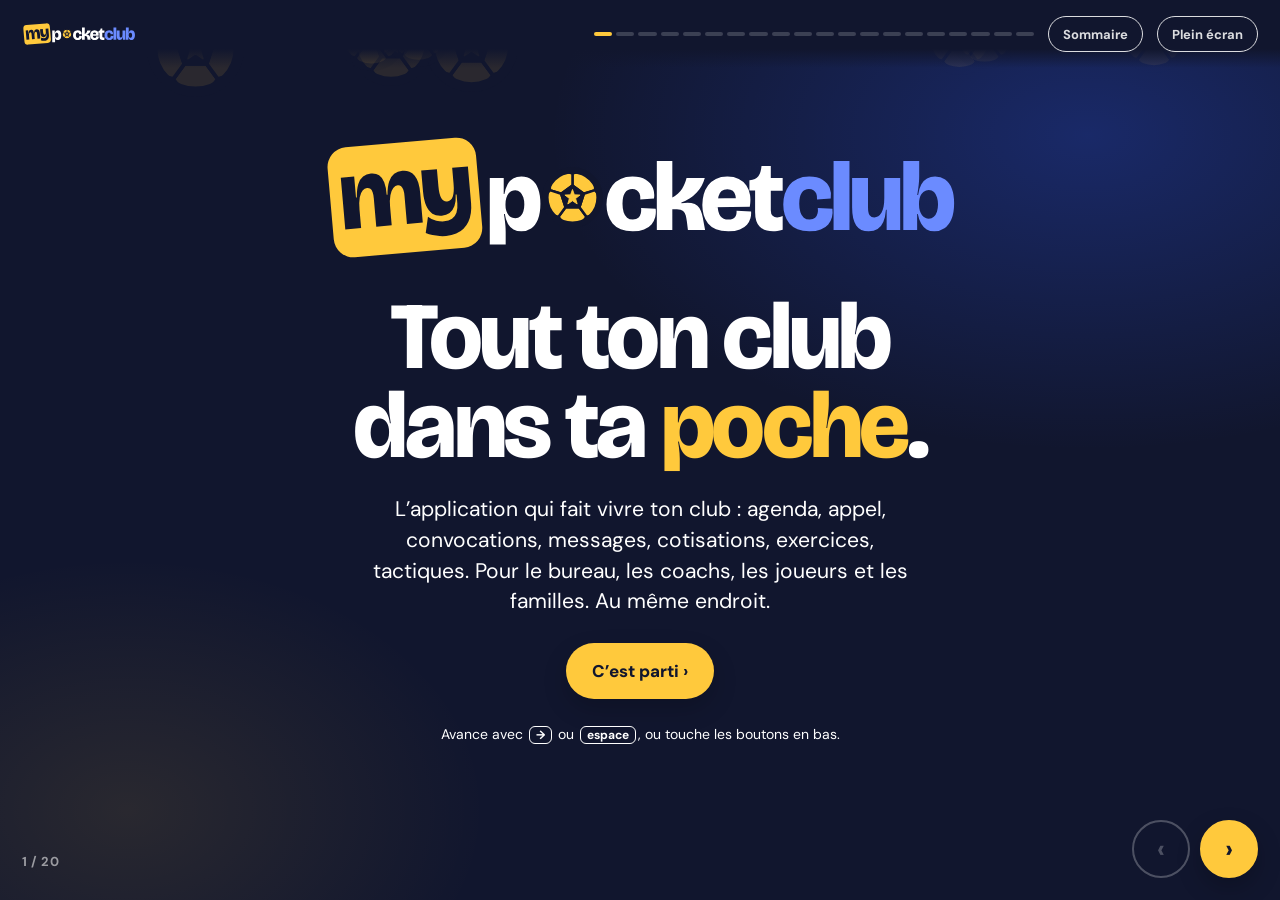
==== commit 9f232447: "vrai-site : causerie.html sans mode sombre forcé Co-Authored-By: Claude Sonnet 5.5 <noreply@anthropi" ====
--- a/vrai-site/causerie.html
+++ b/vrai-site/causerie.html
@@ -4,6 +4,7 @@
 <meta charset="utf-8">
 <meta name="viewport" content="width=device-width,initial-scale=1,viewport-fit=cover">
 <meta name="robots" content="noindex,nofollow">
+<meta name="color-scheme" content="only light">
 <title>mypocketclub · Tout ton club dans ta poche</title>
 <meta name="description" content="Présentation de mypocketclub, l’application qui fait vivre les clubs sportifs.">
 <meta name="theme-color" content="#11162E">
@@ -11,7 +12,7 @@
 <link rel="preconnect" href="https://fonts.googleapis.com"><link rel="preconnect" href="https://fonts.gstatic.com" crossorigin>
 <link href="https://fonts.googleapis.com/css2?family=Bricolage+Grotesque:opsz,wght@12..96,800&family=DM+Sans:wght@400;500;700&display=swap" rel="stylesheet">
 <style>
-:root{--bleu:#2F5BFF;--bleu2:#6B8BFF;--jaune:#FFC93C;--encre:#11162E;--doux:#4A5068;--fond:#F7F8FC;--trait:#D8DCEA;--pale:#F4F6FF;
+:root{color-scheme:only light;--bleu:#2F5BFF;--bleu2:#6B8BFF;--jaune:#FFC93C;--encre:#11162E;--doux:#4A5068;--fond:#F7F8FC;--trait:#D8DCEA;--pale:#F4F6FF;
 --oui:#C9F5E4;--ouiT:#0B5C43;--non:#FFE1DA;--nonT:#A52A12;--att:#FFF1D1;--attT:#8A5A00;
 --T:"Bricolage Grotesque",system-ui,sans-serif;--X:"DM Sans",system-ui,sans-serif;--ease:cubic-bezier(.2,.8,.2,1)}
 *{box-sizing:border-box}
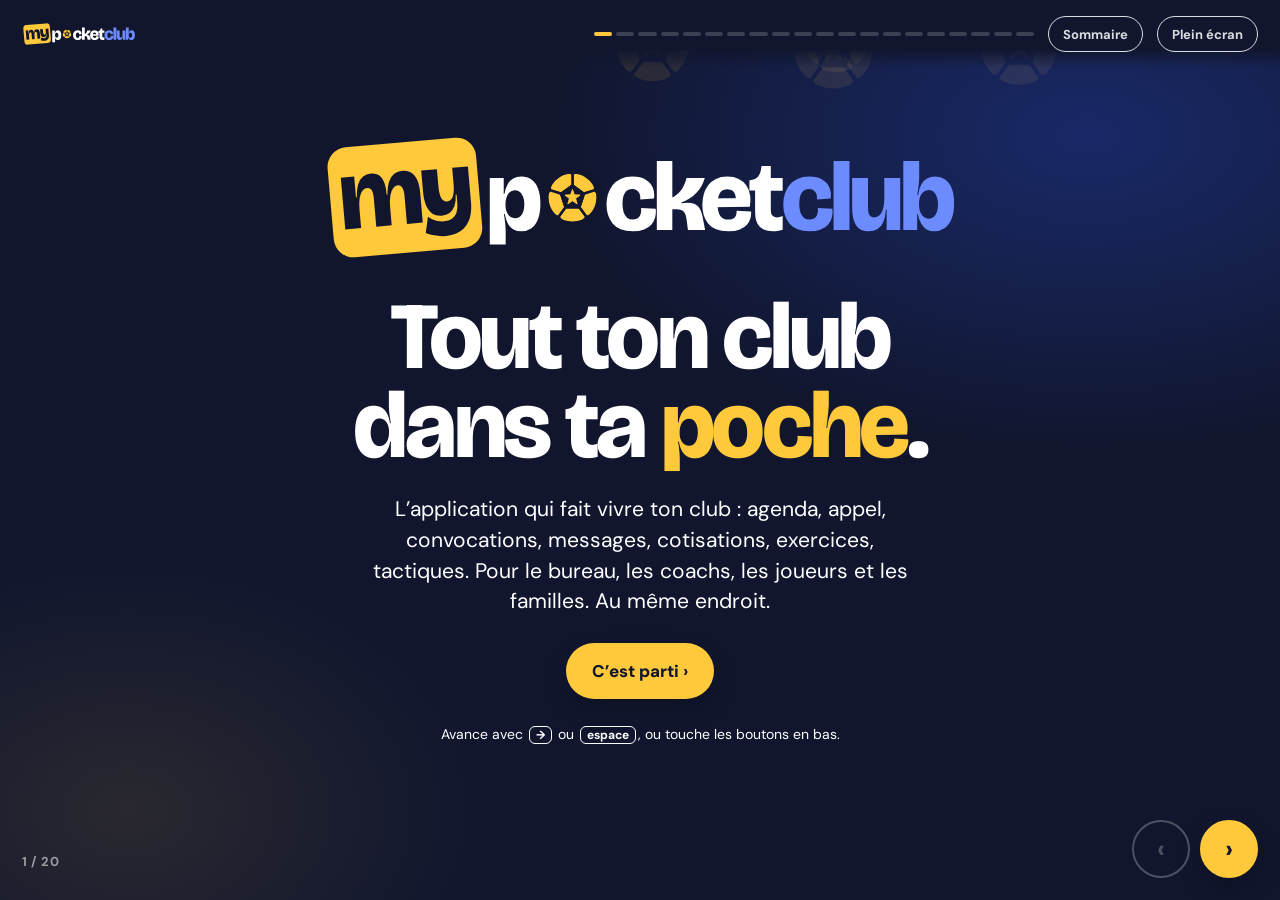
==== commit 667a8e09: "Présentation (vrai-site/causerie.html) : vrais écrans de l'appli, bêta 1.6.1 Co-Authored-By: Claude " ====
--- a/vrai-site/causerie.html
+++ b/vrai-site/causerie.html
@@ -149,6 +149,27 @@
 .mph{background:var(--bleu);color:#fff;padding:22px 12px 10px;font-size:12px}
 .mpb{padding:12px;display:flex;flex-direction:column;gap:6px}.mpb small{color:var(--doux);font-size:10.5px}.mpb .btn{height:34px;font-size:12px;margin-top:6px;padding:0 8px}
 @media (max-width:860px){.dev{width:400px;height:440px}.lap{width:400px;height:290px}.side{width:100px}.mp{width:140px;height:250px}}
+.dev.pr{width:740px;height:440px}
+.dev.pr .lap{width:600px;height:400px}
+.dev.pr .mp{width:130px;height:270px}
+.ptabs{display:flex;gap:2px;padding:0 10px;background:#fff;border-bottom:2px solid var(--pale);flex:none}
+.ptabs span{padding:7px 8px;font-size:10.5px;font-weight:700;color:var(--doux);border-bottom:3px solid transparent;margin-bottom:-2px;white-space:nowrap}
+.ptabs span.sel{color:var(--bleu);border-color:var(--jaune)}
+.pid{display:flex;align-items:center;gap:10px;padding:8px 14px;background:#fff;font-size:12px;flex:none;border-bottom:1.5px solid var(--pale)}
+.pid img{width:30px;height:30px;flex:none}.pid div{flex:1;line-height:1.25;min-width:0}.pid small{display:block;color:var(--doux);font-size:10.5px}
+.dev.pr .dash{padding:10px;gap:10px;min-height:0;background:var(--fond)}
+.dev.pr .big{font-size:44px}.dev.pr .cats{height:80px}
+.dev.pr .ring{width:72px;height:72px}.dev.pr .ring span{width:54px;height:54px;font-size:17px}
+.dev.pr .dem{padding:5px 0;font-size:11.5px}.dev.pr .dem .btn{height:28px;font-size:11px}
+@media (max-width:860px){.dev.pr{width:400px;height:420px}.dev.pr .lap{width:400px;height:340px}.dev.pr .mp{width:110px;height:200px;right:-4px}.ptabs span{padding:7px 5px;font-size:9.5px}.dev.pr .big{font-size:36px}}
+.pair{display:flex;align-items:center;gap:28px;width:930px;height:670px}
+.lap.l2{position:relative;width:560px;height:440px;flex:none}
+.l2 .side{width:110px}.l2 .main{padding:10px 12px}
+.tl6{display:grid;grid-template-columns:repeat(6,1fr);gap:6px;margin-top:8px}
+.tl6 i{font-style:normal;height:50px;border-radius:12px;border:2px solid var(--trait);background:#fff;display:flex;flex-direction:column;align-items:center;justify-content:center;font-size:9.5px;font-weight:700;gap:2px}
+.tl6 i.p{background:var(--oui);border-color:#86dcb9;color:var(--ouiT)}.tl6 i.a{background:var(--non);border-color:#f2ab9c;color:var(--nonT)}
+.tl6 u{text-decoration:none;width:20px;height:20px;border-radius:50%;background:var(--pale);display:grid;place-items:center;font-size:9px;color:var(--bleu)}.tl6 i.p u,.tl6 i.a u{background:#fff}
+@media (max-width:860px),(orientation:portrait){.pair{width:342px}.pair .l2{display:none}}
 /* couleurs du club */
 #tScr{--th:#2F5BFF;--tx:#fff;--pl:#FFC93C;--plx:#11162E;--tb:#2F5BFF;--tbx:#fff}
 #tScr .ah{background:var(--th);color:var(--tx);transition:background .6s,color .6s}
@@ -450,6 +471,32 @@
 body[data-t=dark] .top{background:linear-gradient(#11162E 72%,rgba(17,22,46,0))}
 body[data-t=blue] .top{background:linear-gradient(#2F5BFF 72%,rgba(47,91,255,0))}
 @media (prefers-reduced-motion:reduce){*,*:before,*:after{animation-duration:.01ms!important;animation-iteration-count:1!important;transition-duration:.01ms!important}}
+
+/* bêta 1.6.1 · vrais écrans de l'appli (captures), doigt et fondus */
+.dvc{position:relative}
+.shots{position:absolute;inset:0;overflow:hidden;background:#F5F6FB}
+.shots>.sh{position:absolute;inset:0;width:100%;height:100%;object-fit:cover;object-position:top;opacity:0;transition:opacity .45s;display:block}
+.shots>.sh.on{opacity:1}
+.shots>.lk{object-fit:initial}.shots>.lk .view{position:absolute;inset:0}
+.phone .scr{background:#F5F6FB}
+.lapx{position:relative;width:600px}
+.lapx .bz{background:#05070f;border-radius:16px 16px 6px 6px;padding:10px 10px 12px;box-shadow:0 40px 70px -25px rgba(0,0,0,.5)}
+.lapx .sc{position:relative;aspect-ratio:1280/800;border-radius:5px;overflow:hidden;background:#F5F6FB}
+.lapx .ft{height:14px;margin:0 -26px;background:linear-gradient(#d7dbe7,#9aa1b8);border-radius:0 0 16px 16px}
+.tabx{position:relative;width:250px;background:#05070f;border-radius:26px;padding:12px;box-shadow:0 40px 70px -25px rgba(0,0,0,.5)}
+.tabx .sc{position:relative;aspect-ratio:820/1180;border-radius:12px;overflow:hidden}
+.phone.sm{width:160px;height:325px;border-radius:28px;padding:6px}.phone.sm:before{top:12px;width:46px;height:13px;margin-left:-23px;border-radius:8px}.phone.sm .scr{border-radius:22px}
+.phone.sm .finger{width:26px;height:26px}
+.pair2{display:flex;align-items:center;gap:30px;width:930px;height:670px}.pair2 .lapx{width:570px;flex:none}
+.presx{position:relative;width:720px;height:460px}.presx .lapx{width:640px}.presx .mini{position:absolute;right:0;bottom:0}
+.monx{position:absolute;left:205px;bottom:0;width:520px;z-index:1}
+.monx .bz{background:#05070f;border-radius:14px;padding:9px 9px 14px;box-shadow:0 40px 70px -25px rgba(0,0,0,.5)}
+.monx .sc{position:relative;aspect-ratio:1280/800;border-radius:4px;overflow:hidden;background:#F5F6FB}
+.monx .neck{width:70px;height:46px;margin:0 auto;background:linear-gradient(90deg,#9aa1b8,#e3e6f0 45%,#9aa1b8)}
+.monx .base{width:190px;height:12px;margin:0 auto;background:linear-gradient(#e3e6f0,#9aa1b8);border-radius:6px 6px 14px 14px;box-shadow:0 14px 24px -10px rgba(0,0,0,.45)}
+.trio{position:relative;width:830px;height:400px}.trio .tabx{position:absolute;left:0;bottom:0;width:260px;z-index:2}.trio .mini{z-index:3}.trio .mini{position:absolute;right:0;bottom:0}
+.duo2{display:flex;gap:30px;width:690px;height:670px;align-items:center}
+@media (max-width:860px),(orientation:portrait){.pair2{width:342px}.pair2 .lapx{display:none}}
 </style>
 </head>
 <body data-t="dark">
@@ -506,7 +553,7 @@
   <span class="kick rise">Regarde</span>
   <h1 class="rise" style="--d:.1s">La vie d’un club,<br>c’est 7 jours sur 7.</h1>
   <p class="lead rise" style="--d:.25s">Chaque jour, une fonction de l’appli. Touche un jour pour le voir.</p>
-  <div class="days"><button class="dy " data-go="3" style="animation-delay:0.35s"><small>lun.</small><b>17</b><em>Secrétariat</em><span>Les licences</span></button><button class="dy y" data-go="4" style="animation-delay:0.43s"><small>mar.</small><b>18</b><em>Familles</em><span>Elles répondent</span></button><button class="dy y" data-go="5" style="animation-delay:0.51s"><small>mer.</small><b>19</b><em>Coach</em><span>L’appel</span></button><button class="dy " data-go="6" style="animation-delay:0.59s"><small>jeu.</small><b>20</b><em>Coach</em><span>La séance</span></button><button class="dy y" data-go="7" style="animation-delay:0.67s"><small>ven.</small><b>21</b><em>Rencontres</em><span>La convocation</span></button><button class="dy y" data-go="9" style="animation-delay:0.75s"><small>sam.</small><b>22</b><em>Président</em><span>Tout le club</span></button><button class="dy " data-go="10" style="animation-delay:0.83s"><small>dim.</small><b>23</b><em>Trésorerie</em><span>Les cotisations</span></button></div>
+  <div class="days"><button class="dy " data-go="3" style="animation-delay:0.35s"><small>lun.</small><b>23</b><em>Secrétariat</em><span>Les licences</span></button><button class="dy y" data-go="4" style="animation-delay:0.43s"><small>mar.</small><b>24</b><em>Familles</em><span>Elles répondent</span></button><button class="dy y" data-go="5" style="animation-delay:0.51s"><small>mer.</small><b>25</b><em>Coach</em><span>L’appel</span></button><button class="dy " data-go="6" style="animation-delay:0.59s"><small>jeu.</small><b>26</b><em>Coach</em><span>La séance</span></button><button class="dy y" data-go="7" style="animation-delay:0.67s"><small>ven.</small><b>27</b><em>Rencontres</em><span>La convocation</span></button><button class="dy y" data-go="9" style="animation-delay:0.75s"><small>sam.</small><b>28</b><em>Président</em><span>Tout le club</span></button><button class="dy " data-go="10" style="animation-delay:0.83s"><small>dim.</small><b>29</b><em>Trésorerie</em><span>Les cotisations</span></button></div>
  </div>
  <aside class="note">Transition. « La vie d’un club, ce n’est pas que le samedi. Chaque jour de la semaine, quelqu’un fait quelque chose : je vous montre une fonction par jour. » Lundi et dimanche mènent aux rôles et au bureau.</aside>
 </section>
@@ -517,18 +564,13 @@
   <div class="txt">
    <span class="kick rise">Lundi · le secrétariat</span>
    <h2 class="rise" style="--d:.1s">Les licences,<br><span class="hl2">sans le tableur</span>.</h2>
-   <p class="lead rise" style="--d:.2s">Tu importes la liste des joueurs. Chaque licence passe de « à demander » à « validée » : tu vois d’un coup d’œil ce qui manque.</p>
-   <ul class="pts rise" style="--d:.3s"><li>Liste importée depuis Excel, CSV ou une photo</li><li>Un certificat manquant se voit tout de suite</li><li>Les coordonnées des familles restent à portée de main</li></ul>
+   <p class="lead rise" style="--d:.2s">Tu ajoutes les joueurs un par un, par une liste copiée, un fichier Excel ou une photo. Chaque licence a son état : préinscrit club, préinscrit fédé, validée.</p>
+   <ul class="pts rise" style="--d:.3s"><li>« À traiter » : les demandes à valider, les licences en préinscription</li><li>Des filtres : licence à finir, reste à payer, certificat manquant</li><li>Le certificat médical : fourni ou non, jamais son contenu</li></ul><p class="small rise" style="--d:.4s;opacity:.7">Vrais écrans de l’appli, avec un club fictif.</p>
    <button class="replay rise" style="--d:.45s" data-replay>↻ Rejouer</button>
   </div>
-  <div data-w="440" data-h="470"><div class="lic card" id="lic">
-   <div class="row" style="justify-content:space-between;align-items:center"><h3 style="margin:0;font-size:20px">Licences · U11</h3><span class="st pa" id="lCnt">0 / 5 validées</span></div>
-   <div class="lrows" id="lRows"></div>
-   <button class="btn" id="lBtn" style="width:100%;margin-top:14px">Importer la liste</button>
-   <div class="lfile" id="lFile">📄 joueurs_U11.xlsx · 5 joueurs reconnus</div>
-  </div></div>
- </div>
- <aside class="note">Fonction du lundi : le secrétariat prépare la semaine. Montre qu’un certificat manquant ne se perd plus dans un tableur. Seul « certificat fourni, oui ou non » est visible, jamais son contenu.</aside>
+  <div class="dvc" data-w="620" data-h="420"><div class="lapx"><div class="bz"><div class="sc"><div class="shots" data-taps='[[0.791, 0.2614], [0.5626, 0.8968], null]'><img class="sh on" src="[data-uri]" alt=""><img class="sh" src="[data-uri]" alt=""><img class="sh" src="[data-uri]" alt=""><div class="finger"></div></div></div></div><div class="ft"></div></div></div>
+ </div>
+ <aside class="note">Fonction du lundi : le secrétariat prépare la semaine. Ici, l’espace Secrétaire sur ordinateur : Aperçu, puis Licences, puis le filtre « Certificat manquant ». Seul « fourni, oui ou non » est visible, jamais le contenu du certificat.</aside>
 </section>
 
 <!-- 4 · Notification -->
@@ -537,38 +579,13 @@
   <div class="txt">
    <span class="kick rise">Mardi · les familles</span>
    <h2 class="rise" style="--d:.1s">Un rendez-vous ?<br>Tout le monde est <span class="hl">prévenu</span>.</h2>
-   <p class="lead rise" style="--d:.2s">Chaque famille reçoit une notification. Le parent répond pour son enfant en un toucher : <b>Sarah vient</b> ou <b>Sarah ne vient pas</b>.</p>
-   <div class="coach rise" style="--d:.35s">
-    <div class="r"><span>Côté coach · réponses</span><b><span id="nR">8</span> / 12</b></div>
-    <div class="bar"><i id="nBar" style="width:66%"></i></div>
-    <p class="small" style="margin:10px 0 0;opacity:.7">Il voit qui vient, en direct. Plus de relance un par un.</p>
-   </div>
-   <button class="replay rise" style="--d:.5s" data-replay>↻ Rejouer</button>
-  </div>
-  <div data-w="342" data-h="670"><div class="phone"><div class="scr" id="nScr">
-   <div class="view lock" id="nLock">
-    <div class="sb" style="width:100%"><span>9:41</span><i></i></div>
-    <div class="t">18:02</div><div class="d">mardi 18 novembre</div>
-    <div class="notif" id="nNotif"><div class="ic"><img src="[data-uri]" alt=""></div><div style="flex:1"><div class="m"><span>mypocketclub</span><span>maintenant</span></div><b>Entraînement U11 · mercredi 17 h 30</b><p>Sarah vient ? Réponds en un toucher.</p></div></div>
-    <span class="sw"></span>
-   </div>
-   <div class="view off" id="nApp">
-    <div class="sb"><span>18:02</span><i></i></div>
-    <div class="ah"><img src="[data-uri]" alt=""><b>US Les Tilleuls</b><span class="pill">Parent</span></div>
-    <div class="body">
-     <div class="ttl">Salut Karine !</div>
-     <div class="card y"><small style="font-weight:700;color:var(--attT)">À RÉPONDRE · 1</small><div style="font-weight:700;font-size:16px;margin:6px 0 2px">Entraînement U11</div><small>Mercredi 19 · 17 h 30 · gymnase des Tilleuls</small><div style="margin-top:4px"><small>Pour <b>Sarah</b></small></div>
-      <div class="ans" id="nAns"><button class="btn" id="nYes">Sarah vient</button><button class="btn sec" id="nNo">Sarah ne vient pas</button></div>
-     </div>
-     <div class="card"><b>Cette semaine</b><br><small>mer. Entraînement · sam. Match à domicile</small></div>
-     <div class="card"><b>Annonce du club</b><br><small>Photos d’équipe samedi matin, pensez au maillot !</small></div>
-    </div>
-   </div>
-   <div class="finger" id="nF"></div>
-   <div class="toast" id="nToast">Réponse envoyée au coach</div>
-  </div></div></div>
- </div>
- <aside class="note">Montre le geste : notification, un toucher, c’est fini. Puis pointe le compteur du coach qui monte. Question : « Combien de messages pour savoir qui vient mercredi, aujourd’hui ? »</aside>
+   <p class="lead rise" style="--d:.2s">Le coach ajoute un match : chaque famille reçoit une notification. Le parent l’ouvre et répond pour son enfant en un toucher : <b>Lily vient</b> ou <b>Lily ne vient pas</b>.</p>
+   <p class="lead rise" style="--d:.3s">Le coach voit « Qui vient ? » se remplir, en direct. Plus de relance un par un.</p><p class="small rise" style="--d:.4s;opacity:.7">Vrais écrans de l’appli, avec un club fictif.</p>
+   <button class="replay rise" style="--d:.45s" data-replay>↻ Rejouer</button>
+  </div>
+  <div class="dvc" data-w="342" data-h="670"><div class="phone"><div class="scr"><div class="shots" data-taps='[[0.5, 0.4], [0.2923, 0.6665], null]'><div class="sh on lk"><div class="view lock"><div class="sb" style="width:100%"><span>18:03</span><i></i></div><div class="t">18:03</div><div class="d">mardi 24 novembre</div><div class="notif in"><div class="ic"><img src="[data-uri]" alt=""></div><div style="flex:1"><div class="m"><span>mypocketclub</span><span>maintenant</span></div><b>Nouveau match prévu</b><p>Match contre BC des Coteaux · sam. 28/11 à 10h00 · Gymnase des Tilleuls (US Les Tilleuls)</p></div></div><span class="sw"></span></div></div><img class="sh" src="[data-uri]" alt=""><img class="sh" src="[data-uri]" alt=""><div class="finger"></div></div></div></div></div>
+ </div>
+ <aside class="note">La notification est le vrai texte envoyé par l’appli à la création d’un match. Les notifications marchent une fois l’appli installée et les notifications activées.</aside>
 </section>
 
 <!-- 5 · Appel -->
@@ -577,25 +594,13 @@
   <div class="txt">
    <span class="kick rise">Mercredi · le coach</span>
    <h2 class="rise" style="--d:.1s">L’appel en quelques touches, <span class="u">au bord du terrain</span>.</h2>
-   <p class="lead rise" style="--d:.2s">Le jour J, le bandeau « Aujourd’hui » t’attend en haut de Planifier. Une tuile par joueur : un toucher, présent ; un deuxième, absent. Les présences de la saison restent à portée de main.</p>
-   <p class="lead rise" style="--d:.3s"><b>Essaie :</b> touche les tuiles du téléphone.</p>
+   <p class="lead rise" style="--d:.2s">Le jour J, l’Accueil affiche « Aujourd’hui » et « Faire l’appel ». « Les annoncés présents sont là » coche ceux qui ont dit oui ; tu corriges joueur par joueur, puis « Terminer l’appel ».</p>
+   <p class="lead rise" style="--d:.3s">Le même espace coach sur téléphone et sur ordinateur.</p><p class="small rise" style="--d:.4s;opacity:.7">Vrais écrans de l’appli, avec un club fictif.</p>
    <button class="replay rise" style="--d:.45s" data-replay>↻ Rejouer</button>
   </div>
-  <div data-w="342" data-h="670"><div class="phone"><div class="scr" id="aScr">
-   <div class="view">
-    <div class="sb"><span>17:31</span><i></i></div>
-    <div class="ah"><img src="[data-uri]" alt=""><b>Appel · U11</b><span class="pill">Coach</span></div>
-    <div class="body">
-     <div class="tday"><b>Aujourd’hui</b><span>Appel</span><span>Séance</span><span>Tactiques</span></div>
-     <div class="stat"><span class="s1">Présents <b id="aP">0</b></span><span class="s2">Absents <b id="aA">0</b></span><span class="s3">Reste <b id="aR">12</b></span></div>
-     <div class="tiles" id="tiles"></div>
-    </div>
-   </div>
-   <div class="finger" id="aF"></div>
-   <div class="toast" id="aToast">Appel enregistré</div>
-  </div></div></div>
- </div>
- <aside class="note">Laisse quelqu’un toucher les tuiles s’il est à côté de toi. Message : le coach est sur le terrain, pas sur un cahier.</aside>
+  <div class="pair2" data-w="930" data-h="670" data-wm="342"><div class="lapx l2"><div class="bz"><div class="sc"><div class="shots" data-taps='[[0.5938, 0.6728], [0.5938, 0.5814], [0.3438, 0.5789], [0.5938, 0.8239], null]'><img class="sh on" src="[data-uri]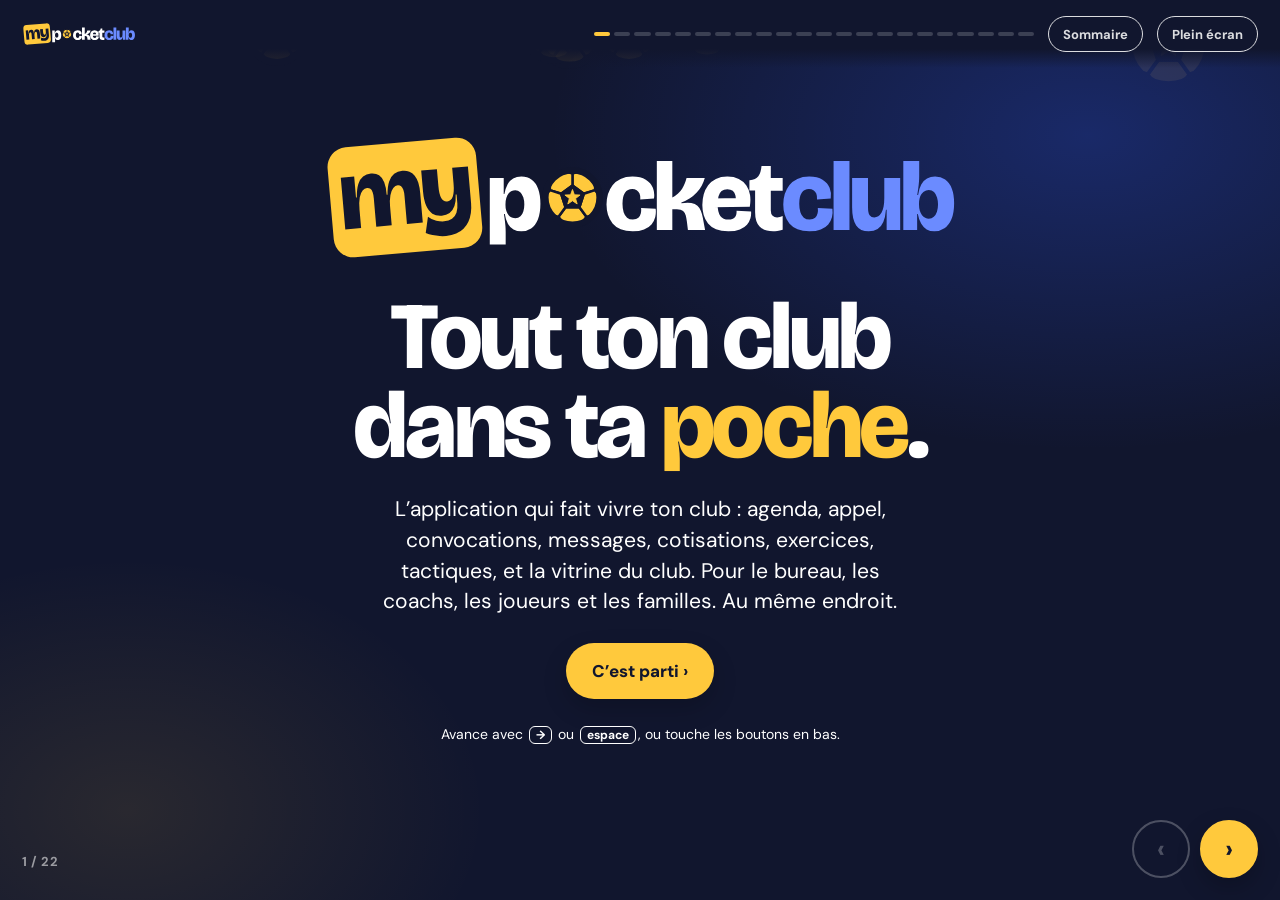
==== commit b645eba6: "Présentation : vitrine du club, partenaires (bientôt), prix (test gratuit, 3 paliers, offert aux 50 " ====
--- a/vrai-site/causerie.html
+++ b/vrai-site/causerie.html
@@ -497,6 +497,20 @@
 .trio{position:relative;width:830px;height:400px}.trio .tabx{position:absolute;left:0;bottom:0;width:260px;z-index:2}.trio .mini{z-index:3}.trio .mini{position:absolute;right:0;bottom:0}
 .duo2{display:flex;gap:30px;width:690px;height:670px;align-items:center}
 @media (max-width:860px),(orientation:portrait){.pair2{width:342px}.pair2 .lapx{display:none}}
+
+/* bêta 1.9.1 · vitrine, partenaires, prix */
+.spx{position:relative;width:760px;height:560px}.spx .lapx{width:600px;position:absolute;left:0;top:0}
+.sppdf{position:absolute;right:0;bottom:0;width:250px;transform:rotate(4deg);box-shadow:0 30px 60px -20px rgba(0,0,0,.6);border-radius:6px;overflow:hidden;background:#fff}.sppdf img{display:block;width:100%}
+.spstat{position:absolute;left:24px;bottom:18px;background:var(--jaune);color:var(--encre);border-radius:22px;padding:12px 18px;display:flex;gap:12px;align-items:center;box-shadow:0 14px 30px rgba(0,0,0,.35);transform:rotate(-3deg)}
+.spstat b{font-family:var(--T);font-size:40px;letter-spacing:-.04em;line-height:1}.spstat span{font-weight:700;font-size:14px;line-height:1.2}
+.px4{display:grid;grid-template-columns:1fr 1.35fr;gap:16px;margin-top:26px;text-align:left}
+.px4 .of{padding:22px 24px}.px4 .of h3{font-size:clamp(22px,2.2vw,32px)}.px4 .of p{font-size:15px}
+.tiers{display:grid;grid-template-columns:repeat(3,1fr);gap:8px;margin:10px 0 10px}
+.tiers div{background:var(--pale);border-radius:16px;padding:10px 10px;display:flex;flex-direction:column;gap:2px}
+.tiers div:first-child{background:var(--jaune)}
+.tiers b{font-family:var(--T);font-size:clamp(24px,2.4vw,34px);letter-spacing:-.03em;color:var(--encre)}.tiers span{font-size:12.5px;font-weight:700;color:var(--doux);line-height:1.2}
+.px4 .of:nth-child(1){grid-row:span 1}
+@media (max-width:860px),(max-aspect-ratio:1/1){.px4{grid-template-columns:1fr}.spx{width:342px;height:600px}.spx .lapx{display:none}.sppdf{left:40px;right:auto;top:0;bottom:auto;width:280px}.spstat{left:auto;right:6px;bottom:20px}}
 </style>
 </head>
 <body data-t="dark">
@@ -517,7 +531,7 @@
  <div class="center">
   <img class="logo" src="[data-uri]" alt="mypocketclub">
   <h1 class="rise" style="--d:.5s">Tout ton club<br>dans ta <span class="hl">poche</span>.</h1>
-  <p class="lead rise" style="--d:.7s">L’application qui fait vivre ton club : agenda, appel, convocations, messages, cotisations, exercices, tactiques. Pour le bureau, les coachs, les joueurs et les familles. Au même endroit.</p>
+  <p class="lead rise" style="--d:.7s">L’application qui fait vivre ton club : agenda, appel, convocations, messages, cotisations, exercices, tactiques, et la vitrine du club. Pour le bureau, les coachs, les joueurs et les familles. Au même endroit.</p>
   <div class="rise" style="--d:.9s;margin-top:26px"><button class="cta" data-go="next">C’est parti ›</button></div>
   <p class="hint rise" style="--d:1.1s">Avance avec <span class="kbd">→</span> ou <span class="kbd">espace</span>, ou touche les boutons en bas.</p>
  </div>
@@ -790,23 +804,58 @@
  <aside class="note">Montre que chaque club se reconnaît dans l’appli. Les couleurs se règlent dans Club › Réglages, bloc « Blason, couleurs ».</aside>
 </section>
 
-<!-- 16 · Offre -->
-<section class="slide blue" data-id="offre" data-title="Essaie-le">
+<!-- 17 · Vitrine (bêta 1.9.0) -->
+<section class="slide light" data-id="vitrine" data-title="La vitrine du club">
+ <div class="split">
+  <div class="txt">
+   <span class="kick rise">Nouveau · la vitrine</span>
+   <h2 class="rise" style="--d:.1s">Ton club a sa page, <span class="u">toute seule</span>.</h2>
+   <p class="lead rise" style="--d:.2s">Planning, équipes qui recrutent, gymnases, cotisations, matchs à domicile : tout vient de l’appli. Rien à ressaisir.</p>
+   <p class="lead rise" style="--d:.3s">« Venir faire un essai » arrive au club par notification et par e-mail. Aucun nom d’enfant publié.</p>
+   <p class="small rise" style="--d:.4s;opacity:.7">Aux couleurs et au blason du club. Vrais écrans de l’appli, avec un club fictif.</p>
+   <button class="replay rise" style="--d:.45s" data-replay>↻ Rejouer</button>
+  </div>
+  <div class="pair2" data-w="930" data-h="670" data-wm="342"><div class="lapx l2"><div class="bz"><div class="sc"><div class="shots" data-taps='[null, null]'><img class="sh on" src="[data-uri]" alt=""><img class="sh" src="[data-uri]" alt=""><img class="sh" src="[data-uri]" alt=""></div></div></div><div class="ft"></div></div><div class="phone"><div class="scr"><div class="shots" data-taps='[[0.256, 0.388], null, null]'><img class="sh on" src="[data-uri]" alt=""><img class="sh" src="[data-uri]" alt=""><img class="sh" src="[data-uri]